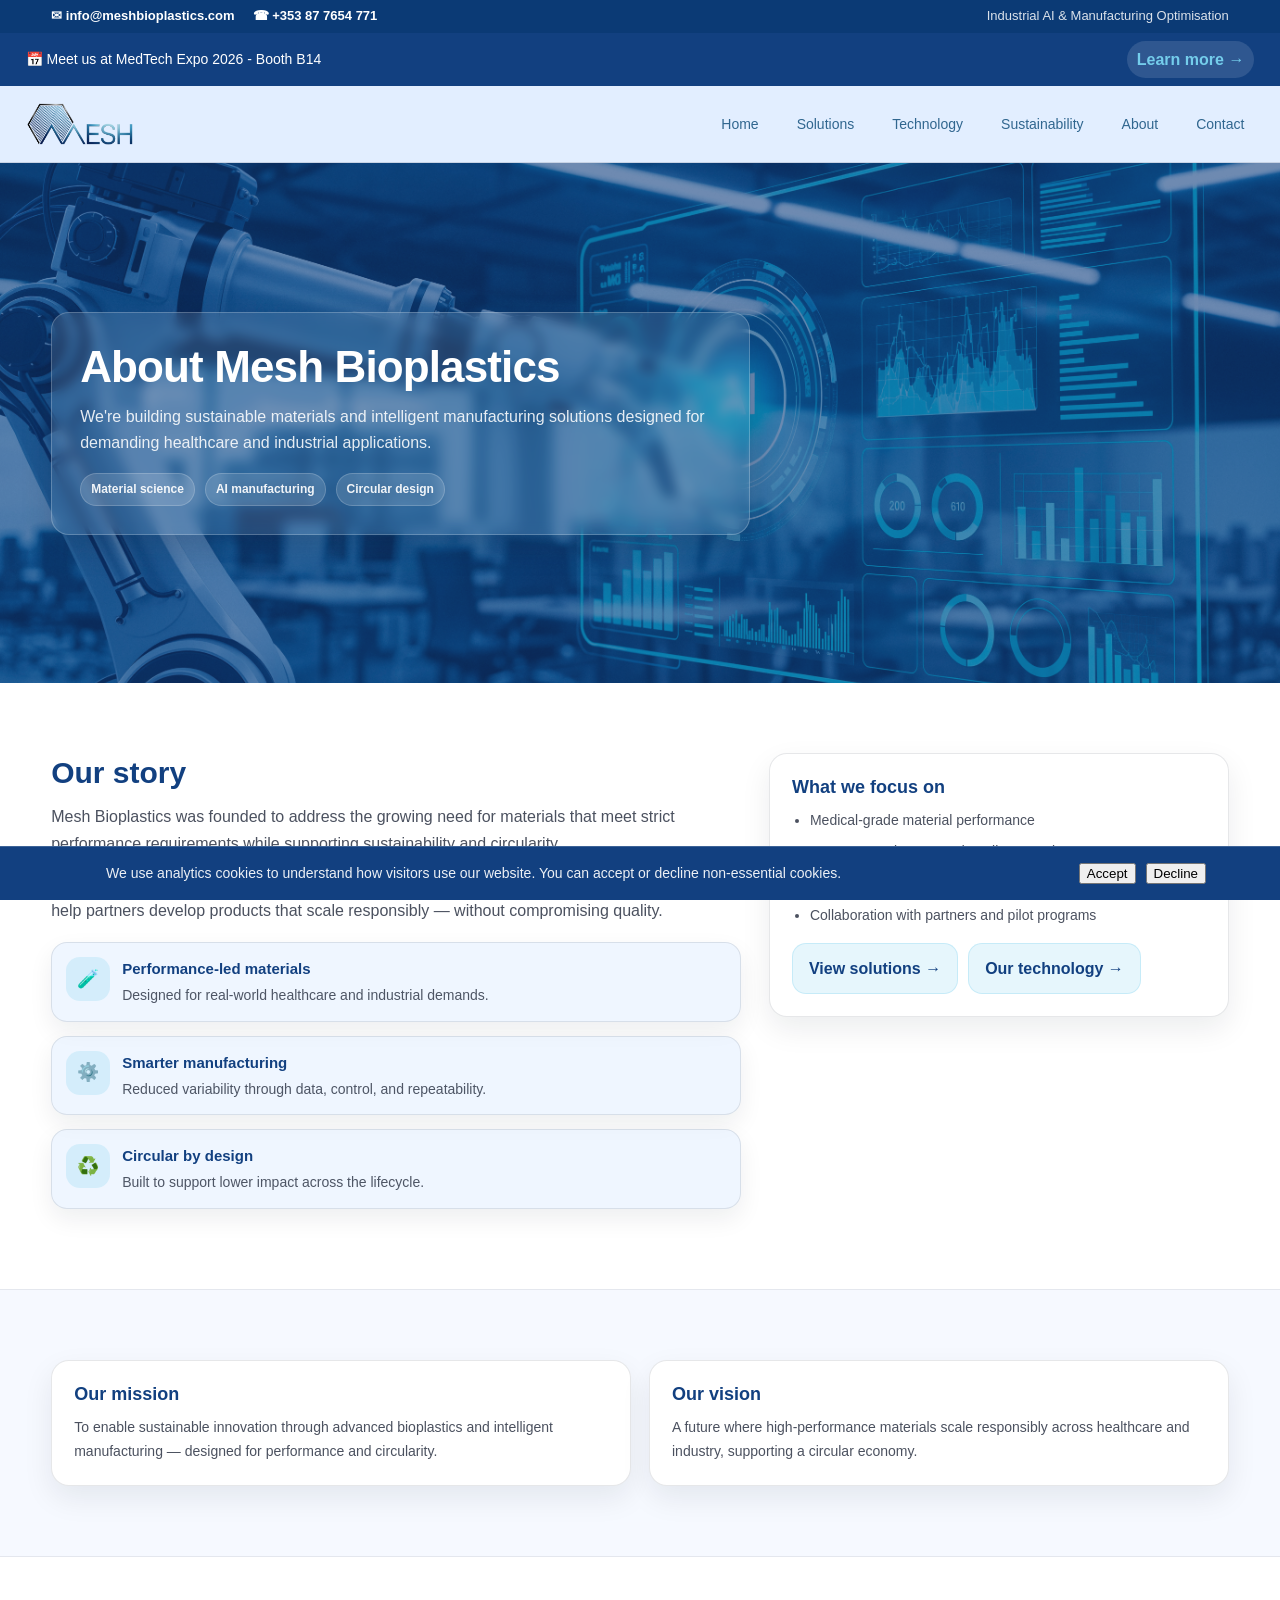
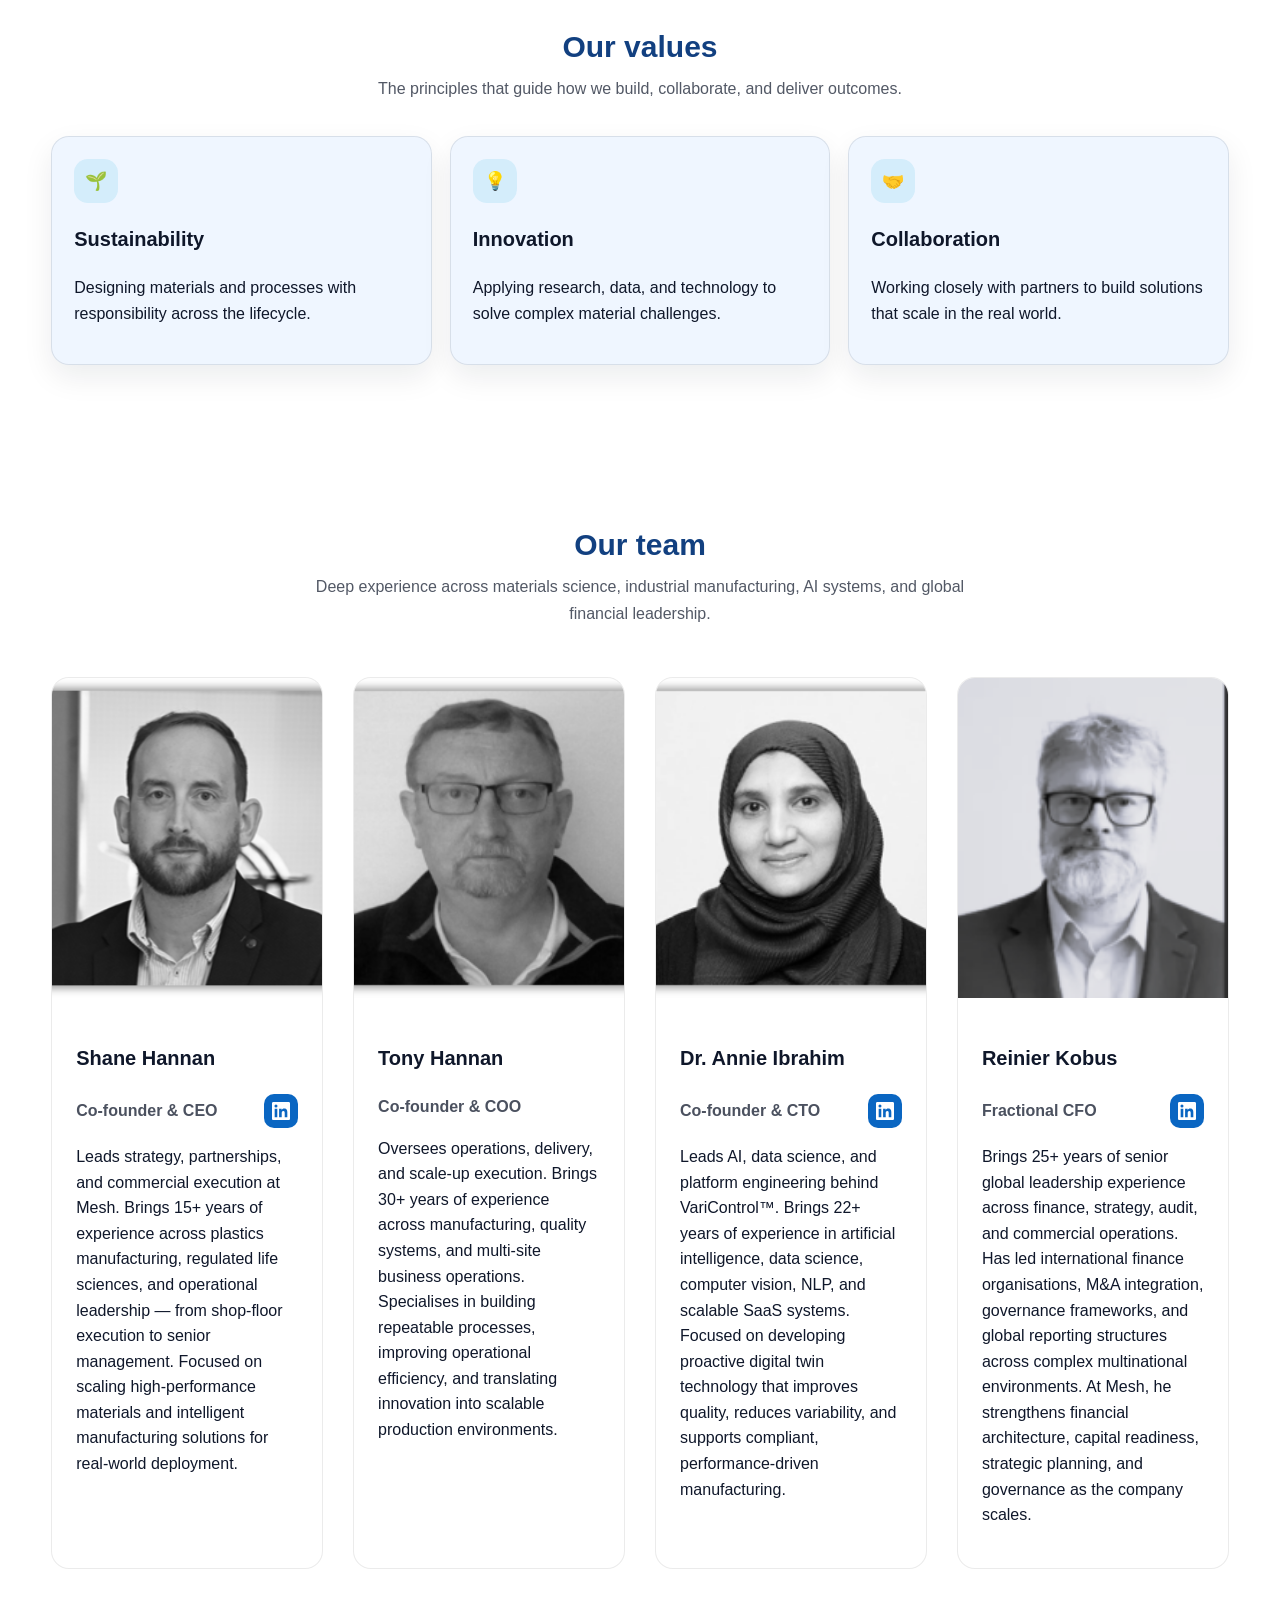
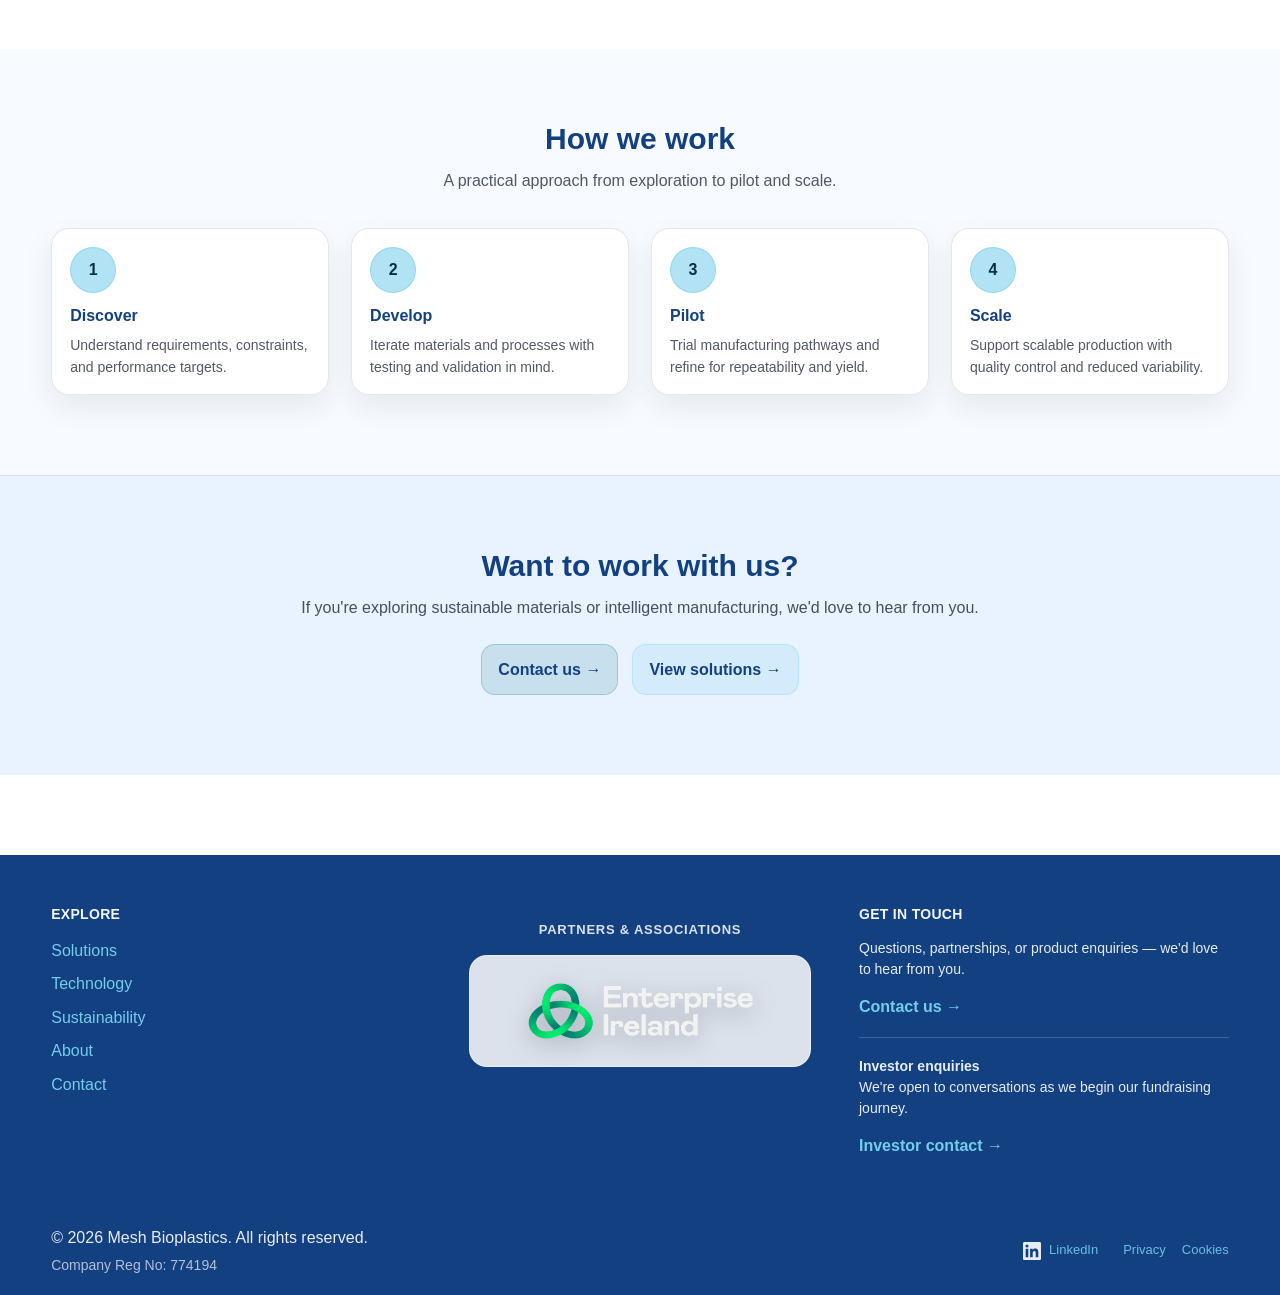
==== about.html @ 12e5aa6f "updated about.html" ====
<!DOCTYPE html>
<html lang="en">
<head>
  <meta charset="UTF-8">
  <meta name="viewport" content="width=device-width, initial-scale=1.0">
  <title>About | Mesh</title>

  <script>document.documentElement.classList.add("js");</script>

  <link rel="stylesheet" href="css/variables.css">
  <link rel="stylesheet" href="css/layout.css">
  <link rel="stylesheet" href="css/styles.css">
</head>

<body>
  <!-- Utility Contact Bar -->
  <div class="utility-bar">
    <div class="container utility-inner">
      <div class="utility-left">
        <a href="mailto:info@meshbioplastics.com" class="utility-link">
          ✉ info@meshbioplastics.com
        </a>
        <a href="tel:+353XXXXXXXXX" class="utility-link">
          ☎ +353 87 7654 771
        </a>
      </div>

      <div class="utility-right">
        <span>Industrial AI & Manufacturing Optimisation</span>
      </div>
    </div>
  </div>

  <!-- Top event banner -->
  <div class="top-banner active">
    <div class="container top-banner-inner">
      <p class="top-banner-text">📅 Meet us at MedTech Expo 2026 - Booth B14</p>
      <a class="top-banner-link" href="#">Learn more →</a>
    </div>
  </div>

  <!-- Header -->
  <header class="site-header">
    <div class="container header-inner">
      <a class="brand" href="index.html" aria-label="Mesh home">
        <img
          src="assets/images/MeshLogo.png"
          alt="Mesh Bioplastics logo"
          class="site-logo"
        />
      </a>

      <button class="nav-toggle" aria-label="Open menu" aria-controls="siteNav" aria-expanded="false">
        <span class="bar" aria-hidden="true"></span>
      </button>

      <nav class="main-nav" id="siteNav" aria-label="Primary">
        <ul class="nav-list">
          <li><a href="index.html">Home</a></li>
          <li><a href="solutions.html">Solutions</a></li>
          <li><a href="technology.html">Technology</a></li>
          <li><a href="sustainability.html">Sustainability</a></li>
          <li><a href="about.html">About</a></li>
          <li><a href="contact.html">Contact</a></li>
        </ul>
      </nav>
    </div>
  </header>

  <!-- Main content -->
  <main class="site-main">

    <section class="page-hero page-hero--about" aria-label="About hero">
      <div class="page-hero-bg" style="background-image:url('assets/images/robot.jpg');"></div>

      <div class="container page-hero-inner">
        <div class="page-hero-card fade-in">
          <h1>About Mesh Bioplastics</h1>
          <p>
            We're building sustainable materials and intelligent manufacturing solutions
            designed for demanding healthcare and industrial applications.
          </p>

          <div class="hero-chip-row">
            <span class="hero-chip">Material science</span>
            <span class="hero-chip">AI manufacturing</span>
            <span class="hero-chip">Circular design</span>
          </div>
        </div>
      </div>
    </section>

    <section class="about-story">
      <div class="container story-grid">

        <div class="story-text fade-in">
          <h2>Our story</h2>
          <p>
            Mesh Bioplastics was founded to address the growing need for materials that
            meet strict performance requirements while supporting sustainability and circularity.
          </p>
          <p>
            By combining advanced material science with intelligent manufacturing processes,
            we aim to help partners develop products that scale responsibly — without compromising quality.
          </p>

          <div class="story-points">
            <div class="story-point">
              <span class="sp-ico" aria-hidden="true">🧪</span>
              <div>
                <h3>Performance-led materials</h3>
                <p>Designed for real-world healthcare and industrial demands.</p>
              </div>
            </div>

            <div class="story-point">
              <span class="sp-ico" aria-hidden="true">⚙️</span>
              <div>
                <h3>Smarter manufacturing</h3>
                <p>Reduced variability through data, control, and repeatability.</p>
              </div>
            </div>

            <div class="story-point">
              <span class="sp-ico" aria-hidden="true">♻️</span>
              <div>
                <h3>Circular by design</h3>
                <p>Built to support lower impact across the lifecycle.</p>
              </div>
            </div>
          </div>
        </div>

        <div class="story-card fade-in fade-delay-1">
          <h2>What we focus on</h2>

          <ul class="focus-list">
            <li>Medical-grade material performance</li>
            <li>Process consistency and quality control</li>
            <li>Reduced waste and improved efficiency</li>
            <li>Collaboration with partners and pilot programs</li>
          </ul>

          <div class="story-mini-cta">
            <a class="btn-secondary" href="solutions.html">View solutions →</a>
            <a class="btn-secondary" href="technology.html">Our technology →</a>
          </div>
        </div>

      </div>
    </section>

    <section class="mission-band">
      <div class="container mission-grid">
        <div class="mission-card fade-in">
          <h2>Our mission</h2>
          <p>
            To enable sustainable innovation through advanced bioplastics and intelligent
            manufacturing — designed for performance and circularity.
          </p>
        </div>

        <div class="mission-card fade-in fade-delay-1">
          <h2>Our vision</h2>
          <p>
            A future where high-performance materials scale responsibly across healthcare
            and industry, supporting a circular economy.
          </p>
        </div>
      </div>
    </section>

    <section class="values-section">
      <div class="container">
        <header class="section-head fade-in">
          <h2>Our values</h2>
          <p>
            The principles that guide how we build, collaborate, and deliver outcomes.
          </p>
        </header>

        <div class="values-grid">
          <article class="value-tile fade-in">
            <div class="tile-icon" aria-hidden="true">🌱</div>
            <h3>Sustainability</h3>
            <p>Designing materials and processes with responsibility across the lifecycle.</p>
          </article>

          <article class="value-tile fade-in fade-delay-1">
            <div class="tile-icon" aria-hidden="true">💡</div>
            <h3>Innovation</h3>
            <p>Applying research, data, and technology to solve complex material challenges.</p>
          </article>

          <article class="value-tile fade-in fade-delay-2">
            <div class="tile-icon" aria-hidden="true">🤝</div>
            <h3>Collaboration</h3>
            <p>Working closely with partners to build solutions that scale in the real world.</p>
          </article>
        </div>
      </div>
    </section>

    <section class="team-section">
      <div class="container">
        <header class="section-head fade-in">
          <h2>Our team</h2>
          <p>
            Deep experience across materials science, industrial manufacturing,
            AI systems, and global financial leadership.
          </p>
        </header>

        <div class="team-grid">

          <!-- Shane -->
          <article class="team-card fade-in">
            <img src="assets/images/Team1.png" alt="Shane Hannan" class="team-photo">
            <div class="team-body">
              <h3>Shane Hannan</h3>

              <div class="team-meta">
                <p class="team-role">Co-founder &amp; CEO</p>
                <a href="https://www.linkedin.com/in/shane-hannan-23245ba5"
                   target="_blank"
                   rel="noopener"
                   class="team-linkedin"
                   aria-label="Shane Hannan LinkedIn profile">
                  <svg viewBox="0 0 24 24" aria-hidden="true" focusable="false">
                    <path d="M22.23 0H1.77C.79 0 0 .77 0 1.72v20.56C0 23.23.79 24 1.77 24h20.46C23.2 24 24 23.23 24 22.28V1.72C24 .77 23.2 0 22.23 0zM7.06 20.45H3.56V9h3.5v11.45zM5.31 7.43a2.03 2.03 0 1 1 0-4.06 2.03 2.03 0 0 1 0 4.06zM20.45 20.45h-3.5v-5.57c0-1.33-.03-3.04-1.85-3.04-1.85 0-2.14 1.45-2.14 2.94v5.67h-3.5V9h3.36v1.56h.05c.47-.9 1.62-1.85 3.34-1.85 3.57 0 4.23 2.35 4.23 5.41v6.33z"/>
                  </svg>
                </a>
              </div>

              <p>
                Leads strategy, partnerships, and commercial execution at Mesh.
                Brings 15+ years of experience across plastics manufacturing,
                regulated life sciences, and operational leadership — from
                shop-floor execution to senior management. Focused on scaling
                high-performance materials and intelligent manufacturing
                solutions for real-world deployment.
              </p>
            </div>
          </article>

          <!-- Tony -->
          <article class="team-card fade-in fade-delay-1">
            <img src="assets/images/Team2.png" alt="Tony Hannan" class="team-photo">
            <div class="team-body">
              <h3>Tony Hannan</h3>

              <div class="team-meta">
                <p class="team-role">Co-founder &amp; COO</p>
              </div>

              <p>
                Oversees operations, delivery, and scale-up execution. Brings
                30+ years of experience across manufacturing, quality systems,
                and multi-site business operations. Specialises in building
                repeatable processes, improving operational efficiency, and
                translating innovation into scalable production environments.
              </p>
            </div>
          </article>

          <!-- Annie -->
          <article class="team-card fade-in fade-delay-2">
            <img src="assets/images/Team3.png" alt="Dr. Annie Ibrahim" class="team-photo">
            <div class="team-body">
              <h3>Dr. Annie Ibrahim</h3>

              <div class="team-meta">
                <p class="team-role">Co-founder &amp; CTO</p>
                <a href="https://www.linkedin.com/in/annierana"
                   target="_blank"
                   rel="noopener"
                   class="team-linkedin"
                   aria-label="Dr. Annie Ibrahim LinkedIn profile">
                  <svg viewBox="0 0 24 24" aria-hidden="true" focusable="false">
                    <path d="M22.23 0H1.77C.79 0 0 .77 0 1.72v20.56C0 23.23.79 24 1.77 24h20.46C23.2 24 24 23.23 24 22.28V1.72C24 .77 23.2 0 22.23 0zM7.06 20.45H3.56V9h3.5v11.45zM5.31 7.43a2.03 2.03 0 1 1 0-4.06 2.03 2.03 0 0 1 0 4.06zM20.45 20.45h-3.5v-5.57c0-1.33-.03-3.04-1.85-3.04-1.85 0-2.14 1.45-2.14 2.94v5.67h-3.5V9h3.36v1.56h.05c.47-.9 1.62-1.85 3.34-1.85 3.57 0 4.23 2.35 4.23 5.41v6.33z"/>
                  </svg>
                </a>
              </div>

              <p>
                Leads AI, data science, and platform engineering behind
                VariControl™. Brings 22+ years of experience in artificial
                intelligence, data science, computer vision, NLP, and scalable
                SaaS systems. Focused on developing proactive digital twin
                technology that improves quality, reduces variability, and
                supports compliant, performance-driven manufacturing.
              </p>
            </div>
          </article>

          <!-- Reinier -->
          <article class="team-card fade-in fade-delay-3">
            <img src="assets/images/Team4.png" alt="Reinier Kobus" class="team-photo">
            <div class="team-body">
              <h3>Reinier Kobus</h3>

              <div class="team-meta">
                <p class="team-role">Fractional CFO</p>
                <a href="https://www.linkedin.com/in/reinier-kobus-5434252"
                   target="_blank"
                   rel="noopener"
                   class="team-linkedin"
                   aria-label="Reinier Kobus LinkedIn profile">
                  <svg viewBox="0 0 24 24" aria-hidden="true" focusable="false">
                    <path d="M22.23 0H1.77C.79 0 0 .77 0 1.72v20.56C0 23.23.79 24 1.77 24h20.46C23.2 24 24 23.23 24 22.28V1.72C24 .77 23.2 0 22.23 0zM7.06 20.45H3.56V9h3.5v11.45zM5.31 7.43a2.03 2.03 0 1 1 0-4.06 2.03 2.03 0 0 1 0 4.06zM20.45 20.45h-3.5v-5.57c0-1.33-.03-3.04-1.85-3.04-1.85 0-2.14 1.45-2.14 2.94v5.67h-3.5V9h3.36v1.56h.05c.47-.9 1.62-1.85 3.34-1.85 3.57 0 4.23 2.35 4.23 5.41v6.33z"/>
                  </svg>
                </a>
              </div>

              <p>
                Brings 25+ years of senior global leadership experience across
                finance, strategy, audit, and commercial operations. Has led international finance
                organisations, M&amp;A integration, governance frameworks, and global
                reporting structures across complex multinational environments.
                At Mesh, he strengthens financial architecture, capital readiness,
                strategic planning, and governance as the company scales.
              </p>
            </div>
          </article>

        </div>
      </div>
    </section>

    <section class="workflow" aria-label="How we work">
      <div class="container">
        <header class="section-head fade-in">
          <h2>How we work</h2>
          <p>A practical approach from exploration to pilot and scale.</p>
        </header>

        <div class="workflow-graph fade-in">
          <div class="workflow-step">
            <div class="workflow-node">1</div>
            <h3>Discover</h3>
            <p>Understand requirements, constraints, and performance targets.</p>
          </div>

          <div class="workflow-step">
            <div class="workflow-node">2</div>
            <h3>Develop</h3>
            <p>Iterate materials and processes with testing and validation in mind.</p>
          </div>

          <div class="workflow-step">
            <div class="workflow-node">3</div>
            <h3>Pilot</h3>
            <p>Trial manufacturing pathways and refine for repeatability and yield.</p>
          </div>

          <div class="workflow-step">
            <div class="workflow-node">4</div>
            <h3>Scale</h3>
            <p>Support scalable production with quality control and reduced variability.</p>
          </div>
        </div>
      </div>
    </section>

    <section class="cta-band">
      <div class="container cta-inner fade-in">
        <h2>Want to work with us?</h2>
        <p>
          If you're exploring sustainable materials or intelligent manufacturing,
          we'd love to hear from you.
        </p>
        <div class="cta-actions">
          <a class="btn-primary" href="contact.html">Contact us →</a>
          <a class="btn-secondary" href="solutions.html">View solutions →</a>
        </div>
      </div>
    </section>

  </main>

  <!-- Footer -->
  <footer class="site-footer">
    <div class="container footer-inner">

      <div class="footer-links">
        <h4>Explore</h4>
        <ul>
          <li><a href="solutions.html">Solutions</a></li>
          <li><a href="technology.html">Technology</a></li>
          <li><a href="sustainability.html">Sustainability</a></li>
          <li><a href="about.html">About</a></li>
          <li><a href="contact.html">Contact</a></li>
        </ul>
      </div>

      <div class="footer-partners">
        <h4>Partners & Associations</h4>

        <div class="partners-carousel">
          <div class="partner-slide active"><img src="assets/logos/Partner1.png" alt="Partner logo"></div>
          <div class="partner-slide"><img src="assets/logos/Partner2.png" alt="Partner logo"></div>
          <div class="partner-slide"><img src="assets/logos/Partner3.png" alt="Partner logo"></div>
          <div class="partner-slide"><img src="assets/logos/Partner4.png" alt="Partner logo"></div>
          <div class="partner-slide"><img src="assets/logos/Partner5.png" alt="Partner logo"></div>
          <div class="partner-slide"><img src="assets/logos/Partner6.png" alt="Partner logo"></div>
          <div class="partner-slide"><img src="assets/logos/Partner7.png" alt="Partner logo"></div>
          <div class="partner-slide"><img src="assets/logos/Partner8.png" alt="Partner logo"></div>
          <div class="partner-slide"><img src="assets/logos/Partner9.png" alt="Partner logo"></div>
          <div class="partner-slide"><img src="assets/logos/Partner10.png" alt="Partner logo"></div>
          <div class="partner-slide"><img src="assets/logos/Partner11.png" alt="Partner logo"></div>
          <div class="partner-slide"><img src="assets/logos/Partner12.png" alt="Partner logo"></div>
          <div class="partner-slide"><img src="assets/logos/Partner13.png" alt="Partner logo"></div>
          <div class="partner-slide"><img src="assets/logos/Partner14.png" alt="Partner logo"></div>
          <div class="partner-slide"><img src="assets/logos/Partner15.png" alt="Partner logo"></div>
          <div class="partner-slide"><img src="assets/logos/Partner16.png" alt="Partner logo"></div>
        </div>
      </div>

      <div class="footer-cta">
        <h4>Get in touch</h4>
        <p class="footer-small">
          Questions, partnerships, or product enquiries — we'd love to hear from you.
        </p>

        <a class="footer-link" href="contact.html">Contact us →</a>

        <div class="footer-divider"></div>

        <p class="footer-small">
          <strong>Investor enquiries</strong><br>
          We're open to conversations as we begin our fundraising journey.
        </p>
        <a class="footer-link" href="contact.html#investors">Investor contact →</a>
      </div>

    </div>

    <div class="footer-bottom">
  <div class="container footer-bottom-inner">

    <div class="footer-left">
      <p class="footer-copy">
        © <span id="year"></span> Mesh Bioplastics. All rights reserved.
      </p>

      <p class="footer-company">
        Company Reg No: 774194
      </p>
    </div>

    <div class="footer-right">
      <a href="https://www.linkedin.com/company/meshbioplastics"
         target="_blank"
         rel="noopener"
         class="footer-linkedin"
         aria-label="Mesh LinkedIn page">
        <svg viewBox="0 0 24 24" aria-hidden="true">
          <path d="M22.23 0H1.77C.79 0 0 .77 0 1.72v20.56C0 23.23.79 24 1.77 24h20.46C23.2 24 24 23.23 24 22.28V1.72C24 .77 23.2 0 22.23 0zM7.06 20.45H3.56V9h3.5v11.45zM5.31 7.43a2.03 2.03 0 1 1 0-4.06 2.03 2.03 0 0 1 0 4.06zM20.45 20.45h-3.5v-5.57c0-1.33-.03-3.04-1.85-3.04-1.85 0-2.14 1.45-2.14 2.94v5.67h-3.5V9h3.36v1.56h.05c.47-.9 1.62-1.85 3.34-1.85 3.57 0 4.23 2.35 4.23 5.41v6.33z"/>
        </svg>
        <span>LinkedIn</span>
      </a>

      <div class="footer-legal">
        <a href="privacy.html">Privacy</a>
        <a href="cookies.html">Cookies</a>
      </div>
    </div>

  </div>
</div>
  </footer>

  <div id="cookie-banner" class="cookie-banner">
    <div class="cookie-inner">
      <p>
        We use analytics cookies to understand how visitors use our website.
        You can accept or decline non-essential cookies.
      </p>
      <div class="cookie-buttons">
        <button id="cookie-accept" class="btn btn--primary">Accept</button>
        <button id="cookie-decline" class="btn btn--secondary">Decline</button>
      </div>
    </div>
  </div>

  <script src="js/main.js"></script>
</body>
</html>
---- css/variables.css ----
:root{
  --navy: #124080;
  --bg-light: #E2EEFF;
  --ink: #30668F;
  --teal: #36929E;
  --blue-soft: #8CB8CD;
  --blue-accent: #74CDEB;
  --white: #FFFFFF;

  --text: #0f172a;
  --muted: rgba(15,23,42,.7);
  --border: rgba(15,23,42,.12);

  --radius: 12px;
  --container: 1200px;
}
---- css/layout.css ----
html, body {
  height: 100%;
  font-size: 16px;
}

body{
  min-height: 100vh;
  margin:0;
  font-family: 'Inter', sans-serif;
  font-size: 1rem;
  line-height: 1.6;
  color: var(--text);
  background: var(--white);
  display: flex;
  flex-direction: column;
}

h1 {
  font-size: clamp(2rem, 4vw, 3rem);
  line-height: 1.2;
}

h2 {
  font-size: clamp(1.6rem, 3vw, 2.2rem);
  line-height: 1.3;
}

h3 {
  font-size: 1.25rem;
}

h4 {
  font-size: 1.1rem;
}

p {
  font-size: 1rem;
  margin-bottom: 1rem;
}

.container{
  width: min(var(--container), 92%);
  margin: 0 auto;
}

.site-header .container,
.top-banner .container {
  width: min(1400px, 96%);
}

.top-banner-text{
  margin:0;
  font-size:14px;
}

.top-banner-link:hover{
  background: rgba(255,255,255,0.18);
  text-decoration: none;
}

.top-banner-link{
  color: var(--blue-accent);
  text-decoration:none;
  font-size:16px;
  font-weight:600;
  padding: 6px 10px;
  border-radius: 999px;
  background: rgba(255,255,255,0.12);
}

.top-banner.active {
  display: block;
}

.top-banner{
  background: var(--navy);
  color: var(--white);
}

.site-header{
  background: var(--bg-light);
  border-bottom: 1px solid var(--border);
}

.site-logo {
  height: 44px;
  width: auto;
  display: block;
}

.brand {
  display: flex;
  align-items: center;
}

.top-banner-inner,
.header-inner {
  display: flex;
  align-items: center;
  justify-content: space-between;
  gap: 16px;
  padding: 8px 0;
}

.nav-list a.contact-link:hover{
  background: rgba(54,146,158,.28);
}

.nav-list a.contact-link{
  background: rgba(54,146,158,.18);
  font-weight: 600;
}

.nav-list a:hover{
  background: rgba(116,205,235,.25);
}

.nav-list a{
  color: var(--ink);
  text-decoration:none;
  font-size: 14px;
  font-weight: 500;
  transition: 0.15s ease;
}

.nav-list li {
  margin: 0;
  padding: 0;
}

.nav-list {
  list-style: none;
  display: flex;
  align-items: center;
  gap: 18px;
  margin: 0;
  padding: 0;
}

.logo-box {
  width: 160px;
  height: 44px;
  display: grid;
  place-items: center;
  font-weight: 600;
}

.site-main {
  flex: 1;
}

.site-footer {
  background: var(--navy);
  color: var(--white);
  margin-top: 80px;
}

.footer-inner {
  display: grid;
  grid-template-columns: 1.2fr 1fr 1.2fr;
  gap: 48px;
  padding: 48px 0;
  align-items: start;
}

.footer-logo {
  height: 48px;
  width: auto;
  display: block;
}

.footer-tagline {
  margin: 14px 0 0;
  margin-top: 12px;
  max-width: 320px;
  opacity: 0.9;
  line-height: 1.5;
  font-size: 14px;
}

.footer-links h4,
.footer-cta h4 {
  margin: 0 0 12px;
  font-size: 14px;
  letter-spacing: 0.3px;
  text-transform: uppercase;
  opacity: 0.95;
}

.footer-cta {
  max-width: 420px;
}

.footer-links ul {
  margin-top: 4px;
  list-style: none;
  margin: 0;
  padding: 0;
  display: grid;
  gap: 8px;
}

.site-footer a:hover {
  text-decoration: underline;
}

.site-footer a {
  color: var(--blue-accent);
  text-decoration: none;
}

.footer-small {
  margin: 0 0 14px;
  font-size: 14px;
  opacity: 0.9;
  line-height: 1.5;
}

.footer-btn:hover {
  opacity: 0.9;
  text-decoration: none;
}

.footer-btn {
  display: inline-block;
  padding: 10px 14px;
  border-radius: 12px;
  background: var(--blue-accent);
  color: #073044;
  font-weight: 800;
  text-decoration: none;
}

.footer-divider {
  height: 1px;
  background: rgba(255,255,255,0.18);
  margin: 18px 0;
}

.footer-link {
  font-weight: 700;
}

.footer-bottom {
  padding: 18px 0;
}

.footer-bottom-inner {
  display: flex;
  justify-content: space-between;
  align-items: center;
  font-size: 13px;
  opacity: 0.9;
}

.footer-copy {
  margin: 0;
}

.footer-legal {
  display: flex;
  gap: 16px;
}

.nav-toggle{
  display: none;
  border: 1px solid var(--border);
  background: rgba(255,255,255,0.7);
  border-radius: 12px;
  width: 44px;
  height: 44px;
  padding: 0;
  align-items: center;
  justify-content: center;
  cursor: pointer;
}

.nav-toggle:focus-visible{
  outline: 3px solid rgba(116,205,235,.55);
  outline-offset: 2px;
}

.nav-toggle .bar{
  display: block;
  width: 20px;
  height: 2px;
  background: var(--ink);
  border-radius: 999px;
  position: relative;
}

.nav-toggle .bar::before,
.nav-toggle .bar::after{
  content: "";
  position: absolute;
  left: 0;
  width: 20px;
  height: 2px;
  background: var(--ink);
  border-radius: 999px;
  transition: transform .18s ease, top .18s ease, opacity .18s ease;
}

.nav-toggle .bar::before{ top: -6px; }
.nav-toggle .bar::after{ top: 6px; }

@media (max-width: 900px){
  .top-banner-inner{
    flex-direction: column;
    align-items: flex-start;
    gap: 10px;
    padding: 10px 0;
  }

  .header-inner{
    padding: 12px 0;
  }

  .nav-toggle{ display: inline-flex; }

  .main-nav{
    position: absolute;
    left: 0;
    right: 0;
    top: 100%;
    background: var(--bg-light);
    border-bottom: 1px solid var(--border);
    display: none;
  }

  .site-header{
    position: sticky;
    top: 0;
    z-index: 1000;
  }

  .site-header .container.header-inner{
    position: relative;
  }

  .site-header.nav-open .main-nav{ display: block; }

  .nav-list{
    flex-direction: column;
    align-items: flex-start;
    gap: 6px;
    padding: 10px 0 16px;
  }

  .nav-list a{
    display: block;
    width: 100%;
    padding: 10px 12px;
    border-radius: 12px;
  }


  .site-header.nav-open .nav-toggle .bar{ background: transparent; }
  .site-header.nav-open .nav-toggle .bar::before{ top: 0; transform: rotate(45deg); }
  .site-header.nav-open .nav-toggle .bar::after{ top: 0; transform: rotate(-45deg); }

  .footer-inner{
    grid-template-columns: 1fr;
    gap: 28px;
  }

  .footer-bottom-inner{
    flex-direction: column;
    align-items: flex-start;
    gap: 10px;
  }
}

@media (max-width: 420px){
  .site-logo{ height: 38px; }
  .nav-toggle{ width: 42px; height: 42px; }
}
---- css/styles.css ----
html:not(.js) .hero-slide{
  opacity: 0;
  pointer-events: none;
}
html:not(.js) .hero-slide:first-of-type{
  opacity: 1;
  pointer-events: auto;
}

.fade-in,
.reveal{
  opacity: 1;
  transform: none;
}

.top-banner {
  display: none;
}
.hero {
  position: relative;
  height: 70vh;  
  min-height: 520px;
  overflow: hidden;
}

.hero-slide {
  position: absolute;
  inset: 0;
  display: grid;
  place-items: center;
  text-align: center;
  color: var(--white);

  opacity: 0;
  pointer-events: none;
  transition: opacity 0.6s ease;

  background-size: cover;
  background-repeat: no-repeat;
  background-position: center;
}

.hero-slide::before {
  content: "";
  position: absolute;
  inset: 0;
  background-image: var(--bg);
  background-position: center;
  background-size: cover;
  background-repeat: no-repeat;
  z-index: 0;
}


.hero-slide::after {
  content: "";
  position: absolute;
  inset: 0;
  background: linear-gradient(
    rgba(18,64,128,0.65),
    rgba(18,64,128,0.35)
  );
}


.hero-content {
  position: relative;
  z-index: 2;
  padding: 80px 0;
  max-width: 900px;
}

.hero h1 {
  margin: 0 0 12px;
  font-size: 44px;
  line-height: 1.15;
  font-weight: 800;
}

.hero p {
  margin: 0 auto;
  max-width: 720px;
  font-size: 16px;
  opacity: 0.95;
  line-height: 1.6;
}

.hero-slide.is-active {
  opacity: 1;
  pointer-events: auto;
}

.hero-btn {
  display: inline-block;
  margin-top: 18px;
  padding: 10px 16px;
  border-radius: 12px;
  background: var(--blue-accent);
  color: #073044;
  font-weight: 800;
  text-decoration: none;
}

.hero-btn:hover {
  opacity: 0.9;
}

.hero-dots {
  position: absolute;
  left: 50%;
  bottom: 18px;
  transform: translateX(-50%);
  display: flex;
  gap: 10px;
  z-index: 5;
}

.hero-dot {
  width: 10px;
  height: 10px;
  border-radius: 999px;
  border: 1px solid rgba(255,255,255,0.65);
  background: transparent;
  cursor: pointer;
  padding: 0;
}

.hero-dot.is-active {
  background: rgba(255,255,255,0.9);
}

.hero-content{
  position: relative;
  z-index: 2;
  padding: 80px 0;
  max-width: 900px;
}

.hero-card{
  max-width: 820px;
  margin: 0 auto;
  padding: 34px 36px;
  border-radius: 22px;

  background: rgba(255,255,255,.10);
  border: 1px solid rgba(255,255,255,.20);

  backdrop-filter: blur(6px);
  -webkit-backdrop-filter: blur(6px);

  box-shadow: 0 18px 46px rgba(15,23,42,.22);
}

.hero-card--light{
  background: rgba(255,255,255,.06);
  border-color: rgba(255,255,255,.14);
  backdrop-filter: blur(3px);
  -webkit-backdrop-filter: blur(3px);
}

.hero-card h1{
  margin: 0 0 12px;
  font-size: 46px;
  line-height: 1.12;
  font-weight: 800;
  color: var(--white);
  letter-spacing: -0.02em;
}

.hero-card p{
  margin: 0;
  max-width: 70ch;
  font-size: 16px;
  line-height: 1.65;
  color: rgba(255,255,255,.92);
}

.hero-card .hero-btn{
  margin-top: 18px;
}

.nav-list a {
  display: inline-block;
  padding: 8px 10px;
  border-radius: 10px;
}

.site-header {
  padding: 8px 0;
}

.why{
  /* background: var(--bg-light); */
  padding: 56px 0;
}

.why-header{
  text-align: center;
  max-width: 820px;
  margin: 0 auto 28px;
}

.why-header h2{
  margin: 0 0 10px;
  font-size: 28px;
  font-weight: 800;
  color: var(--navy);
}

.why-header p{
  margin: 0;
  color: rgba(15,23,42,.75);
  line-height: 1.6;
  font-size: 14.5px;
}

.why-grid{
  display: grid;
  grid-template-columns: repeat(4, 1fr);
  gap: 18px;
  margin-top: 24px;
}

.why-card {
  background: #e6e6e6;
  border-radius: 16px;
  padding: 28px;
  box-shadow: 0 10px 30px rgba(0,0,0,0.06);
  transition: 
    transform 0.35s ease,
    box-shadow 0.35s ease;
  cursor: default;
}

.why-card:hover {
  transform: translateY(-8px) scale(1.02);
  box-shadow: 0 20px 45px rgba(0,0,0,0.12);
}


.why-icon{
  width: 40px;
  height: 40px;
  border-radius: 12px;
  display: grid;
  place-items: center;
  background: rgba(116,205,235,.25);
  color: var(--navy);
  font-size: 18px;
  margin-bottom: 12px;
  transition: transform 0.35s ease;
}

.why-card:hover .why-icon {
  transform: scale(1.15) rotate(-3deg);
}

.why-card h3{
  margin: 0 0 8px;
  font-size: 15px;
  font-weight: 800;
  color: var(--ink);
}

.why-card p{
  margin: 0;
  font-size: 13.5px;
  line-height: 1.55;
  color: rgba(15,23,42,.75);
}

@media (max-width: 1000px){
  .why-grid{ grid-template-columns: repeat(2, 1fr); }
}
@media (max-width: 600px){
  .why-grid{ grid-template-columns: 1fr; }
}

.offer-header {
  text-align: center;
  margin-bottom: 40px;
}

.offer-header h2{
  margin: 0 0 10px;
  font-size: 28px;
  font-weight: 800;
  color: var(--navy);
}

.solutions-preview{
  padding: 56px 0;
}

.solutions-grid{
  display: grid;
  grid-template-columns: repeat(2, minmax(0, 1fr));
  gap: 28px;
  max-width: 1080px;
  margin: 0 auto;
}

.solution-card{
  background: #e6e6e6;
  border-radius: 16px;
  padding: 18px;
  box-shadow: 0 10px 30px rgba(0,0,0,0.06);
  transition: transform .25s ease, box-shadow .25s ease;
  display: flex;
  flex-direction: column;
  gap: 12px;
}

.solution-card:hover{
  transform: translateY(-6px);
  box-shadow: 0 18px 45px rgba(0,0,0,0.10);
}

.solution-card img{
  width: 100%;
  aspect-ratio: 16 / 9;
  object-fit: cover;
  display: block;

  border-radius: 12px;
  transition: transform .35s ease;
}

.solution-card:hover img{
  transform: scale(1.04);
}

.solution-card h3{
  margin: 2px 0 0;
  font-size: 16px;
  font-weight: 800;
  color: var(--ink);
}

.solution-card p{
  margin: 0;
  font-size: 13.8px;
  line-height: 1.6;
  color: rgba(15,23,42,.75);
}

.solution-link{
  margin-top: auto;
  display: inline-flex;
  align-items: center;
  gap: 6px;

  font-size: 13.5px;
  font-weight: 700;
  color: var(--ink);
  text-decoration: none;
}

.solution-link:hover{
  text-decoration: underline;
}

@media (max-width: 900px){
  .solutions-grid{
    grid-template-columns: 1fr;
    max-width: 620px;
  }
}


.technology-highlight{
  padding: 64px 0;
  background: #ffffff;
}

.tech-grid{
  display: grid;
  grid-template-columns: 1.1fr 1fr;
  gap: 48px;
  align-items: center;
}

.tech-text h2{
  margin: 0 0 12px;
  font-size: 26px;
  color: var(--ink);
}

.tech-text p{
  margin: 0 0 14px;
  max-width: 520px;
  line-height: 1.6;
  color: rgba(15,23,42,.75);
}

.tech-link{
  font-weight: 600;
  color: var(--ink);
  text-decoration: none;
}

.tech-link:hover{
  text-decoration: underline;
}

.tech-media{
  background: #e6e6e6;
  border-radius: 12px;
  overflow: hidden;
  aspect-ratio: 16 / 9;
}

.tech-media iframe{
  width: 100%;
  height: 100%;
  border: 0;
}

@media (max-width: 900px){
  .tech-grid{
    grid-template-columns: 1fr;
  }
}

.footer-partners {
  text-align: center;
}

.footer-partners h4 {
  margin-bottom: 14px;
  font-size: 13px;
  letter-spacing: 0.06em;
  text-transform: uppercase;
  opacity: 0.85;
}

.partners-carousel {
  position: relative;
  width: 340px;
  height: 110px;
  margin: 0 auto;

  background: rgba(255,255,255,0.85);
  backdrop-filter: blur(6px);
  -webkit-backdrop-filter: blur(6px);

  border-radius: 18px;
  border: 1px solid rgba(255,255,255,0.45);
  overflow: hidden;
}


.partner-slide{
  position: absolute;
  inset: 0;
  display: grid;
  place-items: center;

  opacity: 0;
  transition: opacity 0.6s ease;
}

.partner-slide.active{ opacity: 1; }

.partner-slide img{
  max-height: 70px;
  max-width: 260px;
  width: auto;
  height: auto;
  object-fit: contain;

  filter:
    contrast(1.15)
    brightness(0.95)
    drop-shadow(0 6px 12px rgba(0,0,0,0.25))
    /* drop-shadow(0 0 8px rgba(255,255,255,0.25)); */
}


.partners-carousel:hover .partner-slide {
  transition-duration: 1s;
}

.js .fade-in{
  opacity: 0;
  transform: translateY(40px);
  transition: opacity 0.8s ease, transform 0.8s ease;
}

.js .fade-in.visible{
  opacity: 1;
  transform: translateY(0);
}

.fade-delay-1 { transition-delay: 0.3s; }
.fade-delay-2 { transition-delay: 0.6s; }
.fade-delay-3 { transition-delay: 0.9s; }
.fade-delay-4 { transition-delay: 1.2s; }

.sdg-intro{
  max-width: 72ch;
  margin: 0 auto 36px;
}

.sdg-intro h2{
  margin: 0 0 10px;
  color: var(--navy);
}

.sdg-intro p{
  margin: 0;
  color: rgba(15,23,42,.75);
  line-height: 1.6;
}

.sdg-section{
  padding: 80px 0;
  background: linear-gradient(
    to bottom,
    #f1f5f9,
    #e9f2ff
  );
  text-align: center;
}

.sdg-header{
  margin-bottom: 40px;
}

.sdg-header img{
  max-width: 420px;
  width: 100%;
  opacity: .9;
}

.sdg-grid{
  display: grid;
  grid-template-columns: repeat(5, 1fr);
  gap: 26px;
  align-items: center;
}

.sdg-grid img{
  width: 100%;
  max-width: 140px;
  margin: 0 auto;
  filter: drop-shadow(0 6px 12px rgba(0,0,0,.15));
  transition: transform .25s ease, opacity .25s ease;
}

.sdg-grid img:hover{
  transform: translateY(-4px) scale(1.05);
  opacity: 1;
}


/*
   SOLUTIONS PAGE
*/

.solutions-hero{
  position: relative;
  color: var(--white);
  padding: 110px 0;
  background: 
    linear-gradient(
      rgba(15,23,42,.65),
      rgba(15,23,42,.65)
    ),
    url("../assets/images/communication.jpg") center / cover no-repeat;
}

.solutions-hero-inner{
  max-width: 720px;
}

.solutions-hero h1{
  text-align: center;
  margin: 0 0 14px;
  font-size: 46px;
  letter-spacing: -0.02em;
}

.solutions-hero p{
  text-align: center;
  margin: 0;
  color: rgba(255,255,255,.9);
  line-height: 1.6;
}

.solution-band{
  padding: 70px 0;
  background: #f1f5f9;
}

.solution-band:nth-of-type(odd){
  background: #e9f2ff;
}

.solution-band-inner{
  display: grid;
  grid-template-columns: 1.15fr .85fr;
  gap: 46px;
  align-items: center;
}

.solution-band--alt .solution-band-inner{
  grid-template-columns: .85fr 1.15fr;
}

.solution-band-text h2{
  margin: 0 0 10px;
  font-size: 28px;
  color: var(--navy);
}

.solution-band-text p{
  margin: 0 0 18px;
  line-height: 1.65;
  color: rgba(15,23,42,.75);
  max-width: 60ch;
}

.solution-cta{
  display: inline-flex;
  gap: 8px;
  align-items: center;
  font-weight: 700;
  text-decoration: none;
  color: var(--ink);
}

.solution-cta:hover{
  text-decoration: underline;
}

.solution-band-media{
  height: 260px;
  border-radius: 18px;
  overflow: hidden;
  background: rgba(255,255,255,.7);
  border: 1px solid rgba(15,23,42,.10);
  box-shadow: 0 12px 30px rgba(15,23,42,.10);
}

.solution-band-media img{
  display: block;
  width: 100%;
  height: 100%;
  object-fit: cover;
  transition: transform .25s ease;
}

.solution-band-media:hover img{
  transform: scale(1.04);
}

.js .js .reveal{
  opacity: 0;
  transform: translateX(60px);
  transition: transform .7s ease, opacity .7s ease;
  will-change: transform, opacity;
}

.js .reveal.is-visible{
  opacity: 1;
  transform: translateX(0);
}

@media (prefers-reduced-motion: reduce){
  .js .reveal{
    transition: none;
    transform: none;
    opacity: 1;
  }
}

/* SUSTAINABILITY PAGE */

.page-hero {
  position: relative;
  min-height: 520px;
  display: flex;
  align-items: center;
  overflow: hidden;
  padding: 0;
}


.page-hero-bg{
  position: absolute;
  inset: 0;
  background-size: cover;
  background-position: center;
  transform: scale(1.02);
  z-index: 0;
}

.page-hero::after{
  content:"";
  position:absolute;
  inset:0;
  background: rgba(18,64,128,.60);
  z-index: 1;
}

.page-hero-inner{
  position: relative;
  z-index: 2;
  display: grid;
  align-items: center;
}

.page-hero-card{
  max-width: 72ch;
  background: rgba(255,255,255,.10);
  border: 1px solid rgba(255,255,255,.22);
  border-radius: 18px;
  padding: 28px 28px;
  box-shadow: 0 12px 30px rgba(15,23,42,.18);
  backdrop-filter: blur(6px);
}

.page-hero-card h1{
  margin: 0 0 10px;
  color: var(--white);
  font-size: 44px;
  letter-spacing: -0.02em;
}

.page-hero-card p{
  margin: 0;
  color: rgba(255,255,255,.88);
  line-height: 1.65;
}

.why-sustainability{
  padding: 70px 0;
  background: #ffffff;
}

.why-sustainability .why-grid{
  display: grid;
  grid-template-columns: repeat(3, 1fr);
  gap: 24px;
  margin-top: 36px;
}

.why-item{
  background: rgba(48,102,143,.08);
  border: 1px solid rgba(48,102,143,.16);
  border-radius: 16px;
  padding: 26px;
  box-shadow: 0 10px 26px rgba(15,23,42,.08);
  transition: transform .35s ease, box-shadow .35s ease;
}

.why-item:hover{
  transform: translateY(-6px);
  box-shadow: 0 18px 40px rgba(15,23,42,.14);
}

.why-item h3{
  margin: 0 0 8px;
  color: var(--navy);
  font-size: 16px;
}

.why-item p{
  margin: 0;
  font-size: 14px;
  line-height: 1.6;
  color: rgba(15,23,42,.75);
}

@media (max-width: 900px){
  .why-sustainability .why-grid{
    grid-template-columns: 1fr;
  }
}

.sust-approach{
  padding: 70px 0 80px;
  background: #ffffff;
}

.section-head{
  text-align: center;
  max-width: 74ch;
  margin: 0 auto 34px;
}

.section-head h2{
  margin: 0 0 10px;
  color: var(--navy);
  font-size: 30px;
}

.section-head p{
  margin: 0;
  color: rgba(15,23,42,.72);
  line-height: 1.65;
}

.approach-stack{
  position: relative;
  display: grid;
  gap: 18px;
  max-width: 980px;
  margin: 0 auto;
}

.approach-pill{
  display: grid;
  grid-template-columns: auto 1fr;
  gap: 18px;
  align-items: flex-start;

  background: linear-gradient(
    to right,
    rgba(54,146,158,.12),
    rgba(255,255,255,.92)
  );

  border-radius: 20px;
  padding: 26px 28px;

  border-left: 4px solid var(--teal);
  box-shadow: 0 12px 30px rgba(15,23,42,.08);

  transition: transform 0.35s ease, box-shadow 0.35s ease;
}

.approach-pill:hover{
  transform: translateY(-6px);
  box-shadow: 0 20px 45px rgba(15,23,42,.14);
}

.approach-icon{
  width: 46px;
  height: 46px;
  border-radius: 14px;

  display: grid;
  place-items: center;

  background: rgba(116,205,235,.25);
  color: var(--navy);
  font-size: 20px;

  box-shadow: 0 10px 22px rgba(15,23,42,.08);
}

.approach-content h3{
  margin: 0 0 8px;
  color: var(--navy);
  font-size: 18px;
}

.approach-content p{
  margin: 0;
  color: rgba(15,23,42,.75);
  line-height: 1.65;
}

.commitment{
  background: #e9f2ff;
  padding: 70px 0 80px;
}

.commitment-inner{
  text-align: center;
  max-width: 78ch;
}

.commitment-inner h2{
  margin: 0 0 10px;
  color: var(--navy);
  font-size: 30px;
}

.commitment-inner p{
  margin: 0 0 22px;
  color: rgba(15,23,42,.75);
  line-height: 1.65;
}

.commitment-cta{
  display: flex;
  gap: 14px;
  justify-content: center;
  flex-wrap: wrap;
}

.btn-primary, .btn-secondary{
  display: inline-flex;
  align-items: center;
  justify-content: center;
  text-decoration: none;
  font-weight: 700;
  border-radius: 14px;
  padding: 12px 16px;
}

.btn-primary{
  background: rgba(54,146,158,.18);
  color: var(--navy);
  border: 1px solid rgba(54,146,158,.30);
}

.btn-primary:hover{
  background: rgba(54,146,158,.28);
}

.btn-secondary{
  background: rgba(116,205,235,.18);
  color: var(--navy);
  border: 1px solid rgba(116,205,235,.28);
}

.btn-secondary:hover{
  background: rgba(116,205,235,.28);
}

.section-spacer{
  height: 80px;
}

/* MEDICAL DEVICES PAGE */

.page-hero--medical::after{
  background: rgba(18,64,128,.60);
}

.hero-chip-row{
  display: flex;
  gap: 10px;
  flex-wrap: wrap;
  margin-top: 16px;
}

.hero-chip{
  font-size: 12px;
  font-weight: 700;
  color: rgba(255,255,255,.92);
  background: rgba(255,255,255,.14);
  border: 1px solid rgba(255,255,255,.18);
  padding: 6px 10px;
  border-radius: 999px;
}

.value-strip{
  background: var(--bg-light);
  padding: 34px 0;
  border-bottom: 1px solid rgba(15,23,42,.08);
}

.value-grid{
  display: grid;
  grid-template-columns: repeat(3, 1fr);
  gap: 22px;
}

.value-card{
  background: rgba(255,255,255,.85);
  border: 1px solid rgba(15,23,42,.10);
  border-radius: 16px;
  padding: 18px 18px;
  box-shadow: 0 10px 24px rgba(15,23,42,.08);
}

.value-card h3{
  margin: 0 0 6px;
  color: var(--navy);
  font-size: 15px;
}

.value-card p{
  margin: 0;
  color: rgba(15,23,42,.72);
  line-height: 1.55;
  font-size: 14px;
}

.med-section{
  padding: 70px 0;
  background: #ffffff;
}

.med-section--light{
  background: #f6f9ff;
}

.challenge-grid{
  display: grid;
  grid-template-columns: repeat(3, 1fr);
  gap: 18px;
  margin-top: 34px;
}

.challenge-item{
  background: rgba(48,102,143,.08);
  border: 1px solid rgba(48,102,143,.14);
  border-radius: 16px;
  padding: 22px 22px;
  box-shadow: 0 10px 24px rgba(15,23,42,.07);
}

.challenge-item h3{
  margin: 0 0 8px;
  color: var(--navy);
  font-size: 16px;
}

.challenge-item p{
  margin: 0;
  color: rgba(15,23,42,.74);
  line-height: 1.6;
  font-size: 14px;
}

.approach-grid{
  display: grid;
  grid-template-columns: repeat(4, 1fr);
  gap: 18px;
  margin-top: 34px;
}

.approach-tile{
  background: #ffffff;
  border: 1px solid rgba(15,23,42,.10);
  border-radius: 16px;
  padding: 22px 22px;
  box-shadow: 0 12px 30px rgba(15,23,42,.08);
  transition: transform .35s ease, box-shadow .35s ease;
}

.approach-tile:hover{
  transform: translateY(-6px);
  box-shadow: 0 18px 40px rgba(15,23,42,.14);
}

.tile-icon{
  width: 44px;
  height: 44px;
  border-radius: 14px;
  display: grid;
  place-items: center;
  background: rgba(116,205,235,.22);
  color: var(--navy);
  font-size: 18px;
  margin-bottom: 12px;
}

.approach-tile h3{
  margin: 0 0 8px;
  color: var(--navy);
  font-size: 16px;
}

.approach-tile p{
  margin: 0;
  color: rgba(15,23,42,.75);
  line-height: 1.6;
  font-size: 14px;
}

.why-med-grid{
  display: grid;
  grid-template-columns: repeat(3, 1fr);
  gap: 18px;
  margin-top: 34px;
}

.why-med{
  background: #ffffff;
  border: 1px solid rgba(15,23,42,.10);
  border-radius: 16px;
  padding: 22px 22px;
  box-shadow: 0 10px 24px rgba(15,23,42,.08);
}

.why-med h3{
  margin: 0 0 8px;
  color: var(--navy);
  font-size: 16px;
}

.why-med p{
  margin: 0;
  color: rgba(15,23,42,.75);
  line-height: 1.6;
  font-size: 14px;
}

.cta-band{
  padding: 70px 0 80px;
  background: #e9f2ff;
  border-top: 1px solid rgba(15,23,42,.08);
}

.cta-inner{
  text-align: center;
  max-width: 78ch;
}

.cta-inner h2{
  margin: 0 0 10px;
  color: var(--navy);
  font-size: 30px;
}

.cta-inner p{
  margin: 0 0 22px;
  color: rgba(15,23,42,.75);
  line-height: 1.65;
}

.cta-actions{
  display: flex;
  justify-content: center;
  gap: 14px;
  flex-wrap: wrap;
}

@media (max-width: 1000px){
  .approach-grid{ grid-template-columns: repeat(2, 1fr); }
}

@media (max-width: 900px){
  .value-grid,
  .challenge-grid,
  .why-med-grid{
    grid-template-columns: 1fr;
  }
}


/* CONTACT PAGE */

.page-hero--contact::after{
  background: rgba(18,64,128,.58);
}

.contact-section{
  padding: 70px 0 90px;
  background: #ffffff;
}

.contact-grid{
  display: grid;
  grid-template-columns: 1.35fr .85fr;
  gap: 28px;
  align-items: start;
}

.contact-card{
  background: #ffffff;
  border: 1px solid rgba(15,23,42,.10);
  border-radius: 18px;
  padding: 28px 28px;
  box-shadow: 0 12px 30px rgba(15,23,42,.08);
}

.contact-card h2{
  margin: 0 0 8px;
  color: var(--navy);
  font-size: 22px;
}

.contact-sub{
  margin: 0 0 22px;
  color: rgba(15,23,42,.70);
  line-height: 1.6;
  font-size: 14px;
}

.contact-form .form-row{
  display: grid;
  grid-template-columns: 1fr 1fr;
  column-gap: 38px;
  row-gap: 14px;
  margin-bottom: 14px;
}


.field{
  display: grid;
  gap: 6px;
}

.field label{
  font-size: 13px;
  font-weight: 700;
  color: rgba(15,23,42,.78);
}

.field input,
.field select,
.field textarea{
  width: 100%;
  border-radius: 14px;
  padding: 12px 12px;
  border: 1px solid rgba(15,23,42,.14);
  background: rgba(226,238,255,.45);
  color: var(--text);
  outline: none;
  transition: border-color .2s ease, box-shadow .2s ease, background .2s ease;
}

.field textarea{
  padding: 12px 12px;
  resize: vertical;
}

.field input:focus,
.field select:focus,
.field textarea:focus{
  border-color: rgba(116,205,235,.85);
  box-shadow: 0 0 0 4px rgba(116,205,235,.18);
}


.form-actions{
  display: flex;
  align-items: center;
  gap: 14px;
  margin-top: 14px;
  flex-wrap: wrap;
}

.form-btn{
  border: 0;
  border-radius: 14px;
  padding: 12px 16px;
  background: var(--blue-accent);
  color: #073044;
  font-weight: 800;
  cursor: pointer;
  transition: transform .2s ease, opacity .2s ease;
}

.form-btn:hover{
  opacity: .92;
  transform: translateY(-1px);
}

.form-note{
  margin: 0;
  font-size: 12.5px;
  color: rgba(15,23,42,.60);
}

.contact-side{
  display: grid;
  gap: 18px;
}

.info-card{
  background: rgba(226,238,255,.55);
  border: 1px solid rgba(15,23,42,.10);
  border-radius: 18px;
  padding: 22px 22px;
  box-shadow: 0 12px 28px rgba(15,23,42,.08);
}

.info-card h2{
  margin: 0 0 12px;
  color: var(--navy);
  font-size: 18px;
}

.info-list{
  list-style: none;
  margin: 0;
  padding: 0;
  display: grid;
  gap: 12px;
}

.info-list li{
  display: grid;
  gap: 4px;
}

.info-label{
  font-size: 12px;
  letter-spacing: .06em;
  text-transform: uppercase;
  color: rgba(15,23,42,.60);
  font-weight: 800;
}

.info-text{
  color: rgba(15,23,42,.78);
}

.info-card a{
  color: var(--ink);
  font-weight: 700;
  text-decoration: none;
}

.info-card a:hover{
  text-decoration: underline;
}

.info-divider{
  height: 1px;
  background: rgba(15,23,42,.10);
  margin: 14px 0;
}

.quick-links{
  display: grid;
  gap: 10px;
}

.mini-link{
  display: inline-flex;
  align-items: center;
  gap: 8px;
}

.info-card--accent{
  background: linear-gradient(
    to bottom,
    rgba(54,146,158,.14),
    rgba(226,238,255,.55)
  );
}

@media (max-width: 950px){
  .contact-grid{
    grid-template-columns: 1fr;
  }

  .contact-form .form-row{
    grid-template-columns: 1fr;
  }
}

/* ABOUT PAGE */

.page-hero--about::after{
  background: rgba(18,64,128,.60);
}

.about-story{
  padding: 70px 0 80px;
  background: #ffffff;
}

.story-grid{
  display: grid;
  grid-template-columns: 1.2fr .8fr;
  gap: 28px;
  align-items: start;
}

.story-text h2{
  margin: 0 0 12px;
  color: var(--navy);
  font-size: 30px;
}

.story-text p{
  margin: 0 0 14px;
  color: rgba(15,23,42,.75);
  line-height: 1.65;
  max-width: 78ch;
}

.story-points{
  margin-top: 18px;
  display: grid;
  gap: 14px;
  max-width: 720px;
}

.story-point{
  display: grid;
  grid-template-columns: 44px 1fr;
  gap: 12px;
  align-items: start;
  background: rgba(226,238,255,.55);
  border: 1px solid rgba(15,23,42,.10);
  border-radius: 16px;
  padding: 14px 14px;
  box-shadow: 0 10px 24px rgba(15,23,42,.07);
}

.sp-ico{
  width: 44px;
  height: 44px;
  border-radius: 14px;
  display: grid;
  place-items: center;
  background: rgba(116,205,235,.22);
  color: var(--navy);
  font-size: 18px;
}

.story-point h3{
  margin: 0 0 4px;
  color: var(--navy);
  font-size: 15px;
}

.story-point p{
  margin: 0;
  color: rgba(15,23,42,.72);
  line-height: 1.55;
  font-size: 14px;
}

.story-card{
  background: #ffffff;
  border: 1px solid rgba(15,23,42,.10);
  border-radius: 18px;
  padding: 22px 22px;
  box-shadow: 0 12px 30px rgba(15,23,42,.08);
  position: sticky;
  top: 18px;
}

.story-card h2{
  margin: 0 0 10px;
  color: var(--navy);
  font-size: 18px;
}

.focus-list{
  margin: 0;
  padding-left: 18px;
  display: grid;
  gap: 10px;
  color: rgba(15,23,42,.75);
  line-height: 1.55;
  font-size: 14px;
}

.story-mini-cta{
  display: flex;
  gap: 10px;
  flex-wrap: wrap;
  margin-top: 16px;
}

.mission-band{
  padding: 70px 0;
  background: #f6f9ff;
  border-top: 1px solid rgba(15,23,42,.08);
  border-bottom: 1px solid rgba(15,23,42,.08);
}

.mission-grid{
  display: grid;
  grid-template-columns: 1fr 1fr;
  gap: 18px;
}

.mission-card{
  background: #ffffff;
  border: 1px solid rgba(15,23,42,.10);
  border-radius: 18px;
  padding: 22px 22px;
  box-shadow: 0 12px 30px rgba(15,23,42,.08);
}

.mission-card h2{
  margin: 0 0 10px;
  color: var(--navy);
  font-size: 18px;
}

.mission-card p{
  margin: 0;
  color: rgba(15,23,42,.75);
  line-height: 1.65;
  font-size: 14px;
}

.values-section{
  padding: 70px 0 80px;
  background: #ffffff;
}

.values-grid{
  display: grid;
  grid-template-columns: repeat(3, 1fr);
  gap: 18px;
  margin-top: 34px;
}

.value-tile{
  background: rgba(226,238,255,.55);
  border: 1px solid rgba(15,23,42,.10);
  border-radius: 18px;
  padding: 22px 22px;
  box-shadow: 0 12px 30px rgba(15,23,42,.08);
  transition: transform .35s ease, box-shadow .35s ease;
}

.value-tile:hover{
  transform: translateY(-6px);
  box-shadow: 0 18px 40px rgba(15,23,42,.14);
}

.timeline-section{
  padding: 70px 0 90px;
  background: #f6f9ff;
  border-top: 1px solid rgba(15,23,42,.08);
}

.timeline{
  margin-top: 34px;
  display: grid;
  gap: 14px;
  max-width: 980px;
}

.t-item{
  position: relative;
  background: #ffffff;
  border: 1px solid rgba(15,23,42,.10);
  border-radius: 18px;
  padding: 18px 18px 18px 18px;
  box-shadow: 0 10px 24px rgba(15,23,42,.08);
}

.t-item h3{
  margin: 0 0 6px;
  color: var(--navy);
  font-size: 16px;
}

.t-item p{
  margin: 0;
  color: rgba(15,23,42,.75);
  line-height: 1.6;
  font-size: 14px;
}

@media (max-width: 950px){
  .story-grid{ grid-template-columns: 1fr; }
  .story-card{ position: static; }
  .mission-grid{ grid-template-columns: 1fr; }
  .values-grid{ grid-template-columns: 1fr; }
}

.tech-hero .page-hero-card{
  max-width: 80ch;
}

.tech-hero-list{
  margin: 16px 0 0;
  padding-left: 18px;
  color: rgba(255,255,255,.88);
  line-height: 1.7;
}

.tech-how{
  padding: 70px 0 80px;
  background: #ffffff;
}

.tech-how-grid{
  display: grid;
  grid-template-columns: repeat(3, 1fr);
  gap: 18px;
  margin-top: 28px;
}

.tech-how-card{
  background: #e6e6e6;
  border-radius: 18px;
  padding: 24px;
  box-shadow: 0 12px 30px rgba(15,23,42,.08);
  transition: transform .25s ease, box-shadow .25s ease;
}

.tech-how-card:hover{
  transform: translateY(-6px);
  box-shadow: 0 18px 45px rgba(15,23,42,.12);
}

.tech-how-icon{
  width: 44px;
  height: 44px;
  border-radius: 14px;
  display: grid;
  place-items: center;
  background: rgba(116,205,235,.25);
  color: var(--navy);
  font-size: 18px;
  margin-bottom: 10px;
}

.tech-how-card h3{
  margin: 0 0 8px;
  color: var(--navy);
  font-size: 16px;
  font-weight: 800;
}

.tech-how-card p{
  margin: 0;
  color: rgba(15,23,42,.75);
  line-height: 1.6;
  font-size: 14px;
}

.tech-platform{
  padding: 70px 0;
  background: #e9f2ff;
}

.tech-platform-inner{
  display: grid;
  grid-template-columns: 1fr 1.05fr;
  gap: 46px;
  align-items: center;
}

.tech-platform-media{
  border-radius: 18px;
  overflow: hidden;
  background: rgba(255,255,255,.7);
  border: 1px solid rgba(15,23,42,.10);
  box-shadow: 0 12px 30px rgba(15,23,42,.10);
}

.tech-platform-media img{
  width: 100%;
  height: 320px;
  object-fit: cover;
  display: block;
}

.tech-platform-text h2{
  margin: 0 0 10px;
  color: var(--navy);
  font-size: 28px;
  font-weight: 900;
}

.tech-platform-text p{
  margin: 0 0 12px;
  color: rgba(15,23,42,.75);
  line-height: 1.65;
}

.tech-bullets{
  margin: 0 0 16px;
  padding-left: 18px;
  color: rgba(15,23,42,.75);
  line-height: 1.7;
}

.tech-vc{
  padding: 70px 0 80px;
  background: #ffffff;
}

.vc-grid{
  display: grid;
  grid-template-columns: repeat(4, 1fr);
  gap: 18px;
  margin-top: 26px;
}

.vc-card{
  background: rgba(48,102,143,.08);
  border: 1px solid rgba(48,102,143,.14);
  border-radius: 18px;
  padding: 20px 18px 18px;
  box-shadow: 0 12px 26px rgba(15,23,42,.08);
  transition: transform .25s ease, box-shadow .25s ease;
}

.vc-card:hover{
  transform: translateY(-6px);
  box-shadow: 0 18px 34px rgba(15,23,42,.12);
}

.vc-icon{
  width: 44px;
  height: 44px;
  border-radius: 14px;
  display: grid;
  place-items: center;
  background: rgba(116,205,235,.25);
  border: 1px solid rgba(116,205,235,.35);
  margin-bottom: 12px;
  font-size: 18px;
}

.vc-card h3{
  margin: 0 0 8px;
  color: var(--navy);
  font-size: 15px;
}

.vc-card p{
  margin: 0;
  color: rgba(15,23,42,.72);
  line-height: 1.55;
  font-size: 13.8px;
}


.tech-cta{
  display: inline-flex;
  gap: 8px;
  align-items: center;
  font-weight: 800;
  text-decoration: none;
  color: var(--ink);
}

.tech-cta:hover{
  text-decoration: underline;
}

.tech-actions{
  padding: 70px 0 90px;
  background: #ffffff;
}

.tech-actions-grid{
  display: grid;
  grid-template-columns: 1fr 1fr;
  gap: 18px;
  align-items: stretch;
}

.tech-card{
  border-radius: 18px;
  padding: 22px;
  border: 1px solid rgba(15,23,42,.10);
  box-shadow: 0 12px 30px rgba(15,23,42,.08);
  background: #ffffff;
  height: 100%;
}

.tech-card--book{
  background: rgba(226,238,255,.55);
  display: flex;
  flex-direction: column;
}

.tech-card h3{
  margin: 0 0 8px;
  color: var(--navy);
  font-size: 18px;
  font-weight: 900;
}

.tech-card p{
  margin: 0 0 14px;
  color: rgba(15,23,42,.75);
  line-height: 1.6;
}

.tech-form{
  display: grid;
  grid-template-columns: 1fr 1fr;
  gap: 12px 14px;
}

.tech-field{
  display: grid;
  gap: 6px;
}

.tech-field--full{
  grid-column: 1 / -1;
}

.tech-field span{
  font-size: 13px;
  font-weight: 700;
  color: var(--ink);
}

.tech-field input{
  width: 100%;
  border-radius: 14px;
  border: 1px solid rgba(15,23,42,.14);
  background: #f4f8ff;
  padding: 11px 12px;
  font-size: 14px;
  outline: none;
}

.tech-field input:focus{
  border-color: rgba(116,205,235,.85);
  box-shadow: 0 0 0 4px rgba(116,205,235,.20);
}

.tech-submit{
  grid-column: 1 / -1;
  border: 0;
  border-radius: 14px;
  background: var(--blue-accent);
  color: #073044;
  font-weight: 900;
  padding: 12px 14px;
  cursor: pointer;
}

.tech-submit:hover{
  opacity: .92;
}

.tech-book-btn{
  display: inline-flex;
  align-items: center;
  justify-content: center;
  gap: 8px;
  text-decoration: none;
  font-weight: 900;
  border-radius: 14px;
  padding: 12px 14px;
  background: rgba(116,205,235,.25);
  color: var(--navy);
  border: 1px solid rgba(116,205,235,.35);
  margin-top: 8px;
  width: fit-content;
}

.tech-book-btn:hover{
  background: rgba(116,205,235,.32);
}

.tech-book-note{
  margin-top: auto;
  font-size: 13px;
  opacity: .9;
}

.tech-form{
  gap: 16px 18px;
}

.tech-field input{
  box-sizing: border-box;
  min-width: 0;  
}

.tech-field span{
  margin-bottom: 2px;
}

.tech-field input{
  padding: 12px 14px;
  border-radius: 16px;
}

.tech-submit{
  margin-top: 4px;
  padding: 14px 16px;
  border-radius: 16px;
}

.tech-card--book{
  padding: 26px;
  gap: 12px;
}

.tech-card--book p{
  margin-bottom: 10px;
}

.tech-book-points{
  margin: 6px 0 14px;
  padding-left: 18px;
  color: rgba(15,23,42,.75);
  line-height: 1.65;
  font-size: 14px;
}

.tech-book-btn{
  padding: 14px 16px;
  border-radius: 16px;
}

.tech-book-links{
  margin-top: auto;
  display: grid;
  gap: 8px;
}

.tech-book-link{
  font-weight: 800;
  color: var(--ink);
  text-decoration: none;
}

.tech-book-link:hover{
  text-decoration: underline;
}

.tech-actions-grid{
  align-items: stretch;
}

.tech-card{
  display: flex;
  flex-direction: column;
}

.workflow{
  padding: 70px 0 80px;
  background: #f7fbff;
}

.workflow-graph{
  position: relative;
  display: grid;
  grid-template-columns: repeat(4, 1fr);
  gap: 22px;
  margin-top: 30px;
}

.workflow-step{
  background: rgba(255,255,255,.9);
  border: 1px solid rgba(15,23,42,.10);
  border-radius: 18px;
  padding: 18px 18px 16px;
  box-shadow: 0 12px 30px rgba(15,23,42,.08);
  text-align: left;
}

.workflow-node{
  width: 44px;
  height: 44px;
  border-radius: 999px;
  display: grid;
  place-items: center;
  font-weight: 800;
  color: #073044;
  background: rgba(116,205,235,.55);
  border: 1px solid rgba(116,205,235,.55);
  position: relative;
  z-index: 1;
  margin-bottom: 10px;
}

.workflow-step h3{
  margin: 0 0 6px;
  color: var(--navy);
  font-size: 16px;
}

.workflow-step p{
  margin: 0;
  color: rgba(15,23,42,.72);
  line-height: 1.55;
  font-size: 14px;
}

.tech-form {
  display: flex;
  flex-direction: column;
  gap: 16px;
}

.tech-form-row {
  display: grid;
  grid-template-columns: 1fr 1fr;
  gap: 16px;
}

.tech-field {
  display: flex;
  flex-direction: column;
  gap: 6px;
}

.tech-field--full {
  width: 100%;
}

.tech-field input,
.tech-field textarea {
  padding: 12px 14px;
  border-radius: 12px;
  border: 1px solid #cfd8e3;
  font-size: 0.95rem;
}

.tech-submit {
  margin-top: 12px;
}

.tech-vc {
  background: #f7fbff;
  padding: 5rem 0;
}

.vc-grid {
  display: grid;
  grid-template-columns: repeat(auto-fit, minmax(260px, 1fr));
  gap: 2rem;
  margin-top: 3rem;
}

.vc-card {
  background: #ffffff;
  border-radius: 16px;
  padding: 2rem 2rem 2.25rem;
  box-shadow: 0 12px 32px rgba(0, 0, 0, 0.06);
  transition: transform 0.2s ease, box-shadow 0.2s ease;
}

.vc-card:hover {
  transform: translateY(-4px);
  box-shadow: 0 16px 40px rgba(0, 0, 0, 0.08);
}

.vc-icon {
  font-size: 1.75rem;
  margin-bottom: 0.75rem;
}

.vc-card h3 {
  margin-bottom: 0.5rem;
  color: #0b3a75;
}

.vc-card p {
  font-size: 0.95rem;
  line-height: 1.6;
  color: #444;
  margin-bottom: 1rem;
}

.vc-points {
  padding-left: 1.1rem;
  margin: 0;
}

.vc-points li {
  font-size: 0.9rem;
  margin-bottom: 0.4rem;
  color: #555;
}

/*
   APPLICATIONS PAGE
*/

.page-hero--applications::after{
  background: rgba(18,64,128,.60);
}

.section{
  padding: 70px 0;
  background: #ffffff;
}

.section-alt{
  background: #f6f9ff;
}

.section-head{
  text-align: center;
  max-width: 74ch;
  margin: 0 auto 34px;
}

.section-head h2{
  margin: 0 0 10px;
  color: var(--navy);
  font-size: 30px;
}

.section-head p{
  margin: 0;
  color: rgba(15,23,42,.72);
  line-height: 1.65;
}

.cards-grid{
  display: grid;
  grid-template-columns: repeat(3, 1fr);
  gap: 22px;
}

.card{
  background: rgba(48,102,143,.08);
  border: 1px solid rgba(48,102,143,.16);
  border-radius: 16px;
  padding: 24px;
  box-shadow: 0 10px 26px rgba(15,23,42,.08);
  transition: transform .35s ease, box-shadow .35s ease;
}

.card:hover{
  transform: translateY(-6px);
  box-shadow: 0 18px 40px rgba(15,23,42,.14);
}

.card h3{
  margin: 0 0 8px;
  color: var(--navy);
  font-size: 16px;
}

.card p{
  margin: 0 0 10px;
  font-size: 14px;
  line-height: 1.6;
  color: rgba(15,23,42,.75);
}

.bullets{
  margin: 0;
  padding-left: 18px;
  color: rgba(15,23,42,.78);
}

.bullets li{
  margin: 6px 0;
  font-size: 14px;
  line-height: 1.55;
}

.two-col{
  display: grid;
  grid-template-columns: repeat(2, 1fr);
  gap: 22px;
}

.panel{
  background: rgba(255,255,255,.92);
  border: 1px solid rgba(15,23,42,.10);
  border-radius: 16px;
  padding: 24px;
  box-shadow: 0 10px 24px rgba(15,23,42,.08);
}

.panel h3{
  margin: 0 0 8px;
  color: var(--navy);
  font-size: 16px;
}

.panel p{
  margin: 0 0 10px;
  font-size: 14px;
  line-height: 1.6;
  color: rgba(15,23,42,.75);
}

.usecase-grid{
  display: grid;
  grid-template-columns: repeat(4, 1fr);
  gap: 18px;
}

.usecase{
  background: rgba(54,146,158,.12);
  border: 1px solid rgba(54,146,158,.18);
  border-radius: 16px;
  padding: 22px;
  box-shadow: 0 10px 24px rgba(15,23,42,.08);
}

.usecase h3{
  margin: 0 0 8px;
  color: var(--navy);
  font-size: 15px;
}

.usecase p{
  margin: 0;
  font-size: 14px;
  line-height: 1.6;
  color: rgba(15,23,42,.75);
}

@media (max-width: 1000px){
  .usecase-grid{ grid-template-columns: repeat(2, 1fr); }
  .cards-grid{ grid-template-columns: repeat(2, 1fr); }
}

@media (max-width: 900px){
  .two-col{ grid-template-columns: 1fr; }
}

@media (max-width: 600px){
  .cards-grid{ grid-template-columns: 1fr; }
  .usecase-grid{ grid-template-columns: 1fr; }
}

.applications-how {
  background: linear-gradient(to bottom, #f6f9ff, #eef6ff);
}

.applications-how .two-col {
  gap: 22px;
  margin-top: 34px;
}

.applications-how .panel {
  position: relative;
  background: rgba(255,255,255,.92);
  border: 1px solid rgba(15,23,42,.10);
  border-radius: 18px;
  padding: 22px 22px 20px;
  box-shadow: 0 12px 30px rgba(15,23,42,.08);
  transition: transform .25s ease, box-shadow .25s ease;
  overflow: hidden;
}

.applications-how .panel:hover {
  transform: translateY(-6px);
  box-shadow: 0 18px 45px rgba(15,23,42,.12);
}

.applications-how .panel::before {
  content: "";
  position: absolute;
  left: 0;
  right: 0;
  top: 0;
  height: 4px;
  background: linear-gradient(90deg, var(--blue-accent), var(--teal));
  opacity: .9;
}

.applications-how .panel h3 {
  margin: 0 0 10px;
  display: flex;
  align-items: center;
  gap: 10px;
  color: var(--navy);
  font-size: 16px;
  font-weight: 900;
}

.applications-how .panel h3::before {
  content: "•";
  width: 40px;
  height: 40px;
  border-radius: 999px;
  display: grid;
  place-items: center;
  background: rgba(116,205,235,.35);
  border: 1px solid rgba(116,205,235,.45);
  color: #073044;
  font-weight: 900;
}

.applications-how .panel:nth-child(1) h3::before { content: "1"; }
.applications-how .panel:nth-child(2) h3::before { content: "2"; }
.applications-how .panel:nth-child(3) h3::before { content: "3"; }
.applications-how .panel:nth-child(4) h3::before { content: "4"; }

.applications-how .panel p {
  margin: 0 0 12px;
  color: rgba(15,23,42,.72);
  line-height: 1.6;
  font-size: 14px;
}

.applications-how .panel .bullets {
  margin: 0;
  padding-left: 18px;
  color: rgba(15,23,42,.75);
  line-height: 1.7;
  font-size: 14px;
}

.applications-how .panel .bullets li {
  margin: 6px 0;
}

@media (max-width: 900px) {
  .applications-how .two-col {
    grid-template-columns: 1fr;
  }
}

.page-hero-bg {
  position: absolute;
  inset: 0;
  overflow: hidden;
}

.page-hero-bg video {
  width: 100%;
  height: 100%;
  object-fit: cover;
}

.card-img {
  height: 190px;
  overflow: hidden;
  border-radius: 14px;
}

.card-img img {
  width: 100%;
  height: 100%;
  object-fit: cover;
  object-position: center;
  display: block;
}

.utility-bar{
  background: #0b3a75;
  color: #ffffff;
  font-size: 13px;
  padding: 6px 0;
}

.utility-inner{
  display: flex;
  justify-content: space-between;
  align-items: center;
  gap: 20px;
}

.utility-left{
  display: flex;
  gap: 18px;
  flex-wrap: wrap;
}

.utility-link{
  color: #ffffff;
  text-decoration: none;
  font-weight: 600;
}

.utility-link:hover{
  text-decoration: underline;
}

.utility-right{
  opacity: 0.85;
  font-weight: 500;
}

@media (max-width: 768px){
  .utility-inner{
    flex-direction: column;
    gap: 4px;
    text-align: center;
  }
}

.cookie-banner{
  position: fixed;
  left: 0;
  bottom: 0;
  width: 100%;
  z-index: 9999;
  display: none;
  padding: 16px;
  background: var(--navy);
  color: var(--white);
  border-top: 1px solid rgba(255,255,255,0.18);
}
.cookie-inner{
  width: min(1100px, 96%);
  margin: 0 auto;
  display: flex;
  align-items: center;
  justify-content: space-between;
  gap: 14px;
  flex-wrap: wrap;
}
.cookie-banner p{
  margin: 0;
  font-size: 14px;
  line-height: 1.5;
  color: rgba(255,255,255,.92);
}
.cookie-buttons{ display: flex; gap: 10px; }
@media (max-width: 600px){
  .cookie-inner{ flex-direction: column; align-items: flex-start; }
}

.reg-driver{
  margin-top: 14px;
  padding: 12px 14px;
  border-left: 4px solid var(--blue-accent);
  background: rgba(226,238,255,.55);
  border-radius: 12px;
  color: rgba(15,23,42,.78);
}
.reg-driver strong{
  color: var(--ink);
}

@media (max-width: 900px){
  .workflow-graph{
    grid-template-columns: repeat(2, 1fr);
  }
}

@media (max-width: 500px){
  .workflow-graph{
    grid-template-columns: 1fr;
  }
}

.tech-how-grid,
.tech-actions-grid,
.tech-how-card,
.tech-card {
  max-width: 100%;
}

.tech-how-card,
.tech-card {
  overflow-wrap: anywhere;
  word-break: break-word;
}

@media (max-width: 900px){
  .tech-how-grid{
    grid-template-columns: 1fr !important;
  }
}

@media (max-width: 900px){
  .tech-actions-grid{
    grid-template-columns: 1fr !important;
  }
}

@media (max-width: 700px){
  .tech-form-row{
    grid-template-columns: 1fr !important;
  }

  .tech-submit,
  .tech-book-btn{
    width: 100%;
    text-align: center;
    justify-content: center;
  }
}

@media (max-width: 700px){
  .tech-actions-grid{
    grid-template-columns: 1fr !important;
    gap: 80px !important;
    align-items: stretch;
  }

  .tech-actions-grid > .tech-card{
    margin: 0 !important;
    transform: none !important;
  }
}

.team-section{
  padding: 80px 0;
}

.team-grid{
  display: grid;
  grid-template-columns: repeat(4, 1fr);
  gap: 30px;
  margin-top: 50px;
}

.team-card{
  background: #ffffff;
  border-radius: 18px;
  overflow: hidden;
  display: flex;
  flex-direction: column;
  transition: transform 0.3s ease, box-shadow 0.3s ease;
  border: 1px solid rgba(0,0,0,0.08);
}

.team-card:hover{
  transform: translateY(-6px);
  box-shadow: 0 18px 40px rgba(0,0,0,0.08);
}

.team-photo{
  width: 100%;
  height: 320px;
  object-fit: cover;
  object-position: top center;
  display: block;
}

.team-body{
  padding: 24px;
}

.team-role{
  font-weight: 600;
  margin-bottom: 12px;
  opacity: 0.75;
}

@media (max-width: 1100px){
  .team-grid{
    grid-template-columns: repeat(2, 1fr);
  }
}

@media (max-width: 680px){
  .team-grid{
    grid-template-columns: 1fr;
  }
}

.team-meta{
  display:flex;
  align-items:center;
  justify-content:space-between;
  gap:12px;
  margin: 6px 0 10px;
}

.team-role{
  margin:0;
}

.team-meta{
  display:flex;
  align-items:center;
  justify-content:space-between;
  gap:12px;
  margin: 6px 0 10px;
}

.team-linkedin{
  width: 34px;
  height: 34px;
  display:inline-flex;
  align-items:center;
  justify-content:center;
  border-radius: 10px;
  background: #0a66c2;
  color: #ffffff;
  text-decoration: none;
  flex: 0 0 auto;
  transition: transform 0.15s ease, filter 0.15s ease;
}

.team-linkedin:hover{
  transform: translateY(-1px);
  filter: brightness(0.95);
}

.team-linkedin svg{
  width: 18px;
  height: 18px;
  display:block;
  fill: currentColor;
}

.footer-bottom-inner{
  display:flex;
  justify-content:space-between;
  align-items:center;
  flex-wrap:wrap;
  gap:20px;
}

.footer-left{
  display:flex;
  flex-direction:column;
  gap:4px;
}

.footer-company{
  font-size:14px;
  opacity:0.75;
  margin:0;
}

.footer-right{
  display:flex;
  align-items:center;
  gap:25px;
}

.footer-linkedin{
  display:inline-flex;
  align-items:center;
  gap:8px;
  color:#ffffff;
  text-decoration:none;
  font-weight:500;
  transition:opacity 0.2s ease;
}

.footer-linkedin svg{
  width:18px;
  height:18px;
  fill:#ffffff;
}

.footer-linkedin:hover{
  opacity:0.8;
}

@media (max-width:768px){
  .footer-bottom-inner{
    flex-direction:column;
    align-items:flex-start;
  }

  .footer-right{
    flex-direction:column;
    align-items:flex-start;
    gap:10px;
  }
}

.tech-platform-inner{
  display: grid;
  grid-template-columns: 1fr 1fr;
  gap: 40px;
  align-items: center;
}

.tech-platform-media img{
  width: 100%;
  height: auto;
  display: block;
  border-radius: 18px;
  object-fit: cover;
}

@media (max-width: 820px){
  .tech-platform-inner{
    grid-template-columns: 1fr;
    gap: 18px;
  }

  .tech-platform-media{
    order: 1;
  }

  .tech-platform-text{
    order: 2;
  }

  .tech-platform-media img{
    max-height: 420px;
    object-fit: cover;
    object-position: center; 
  }
}

@media (max-width: 420px){
  .tech-platform-media img{
    max-height: 320px;
  }
}
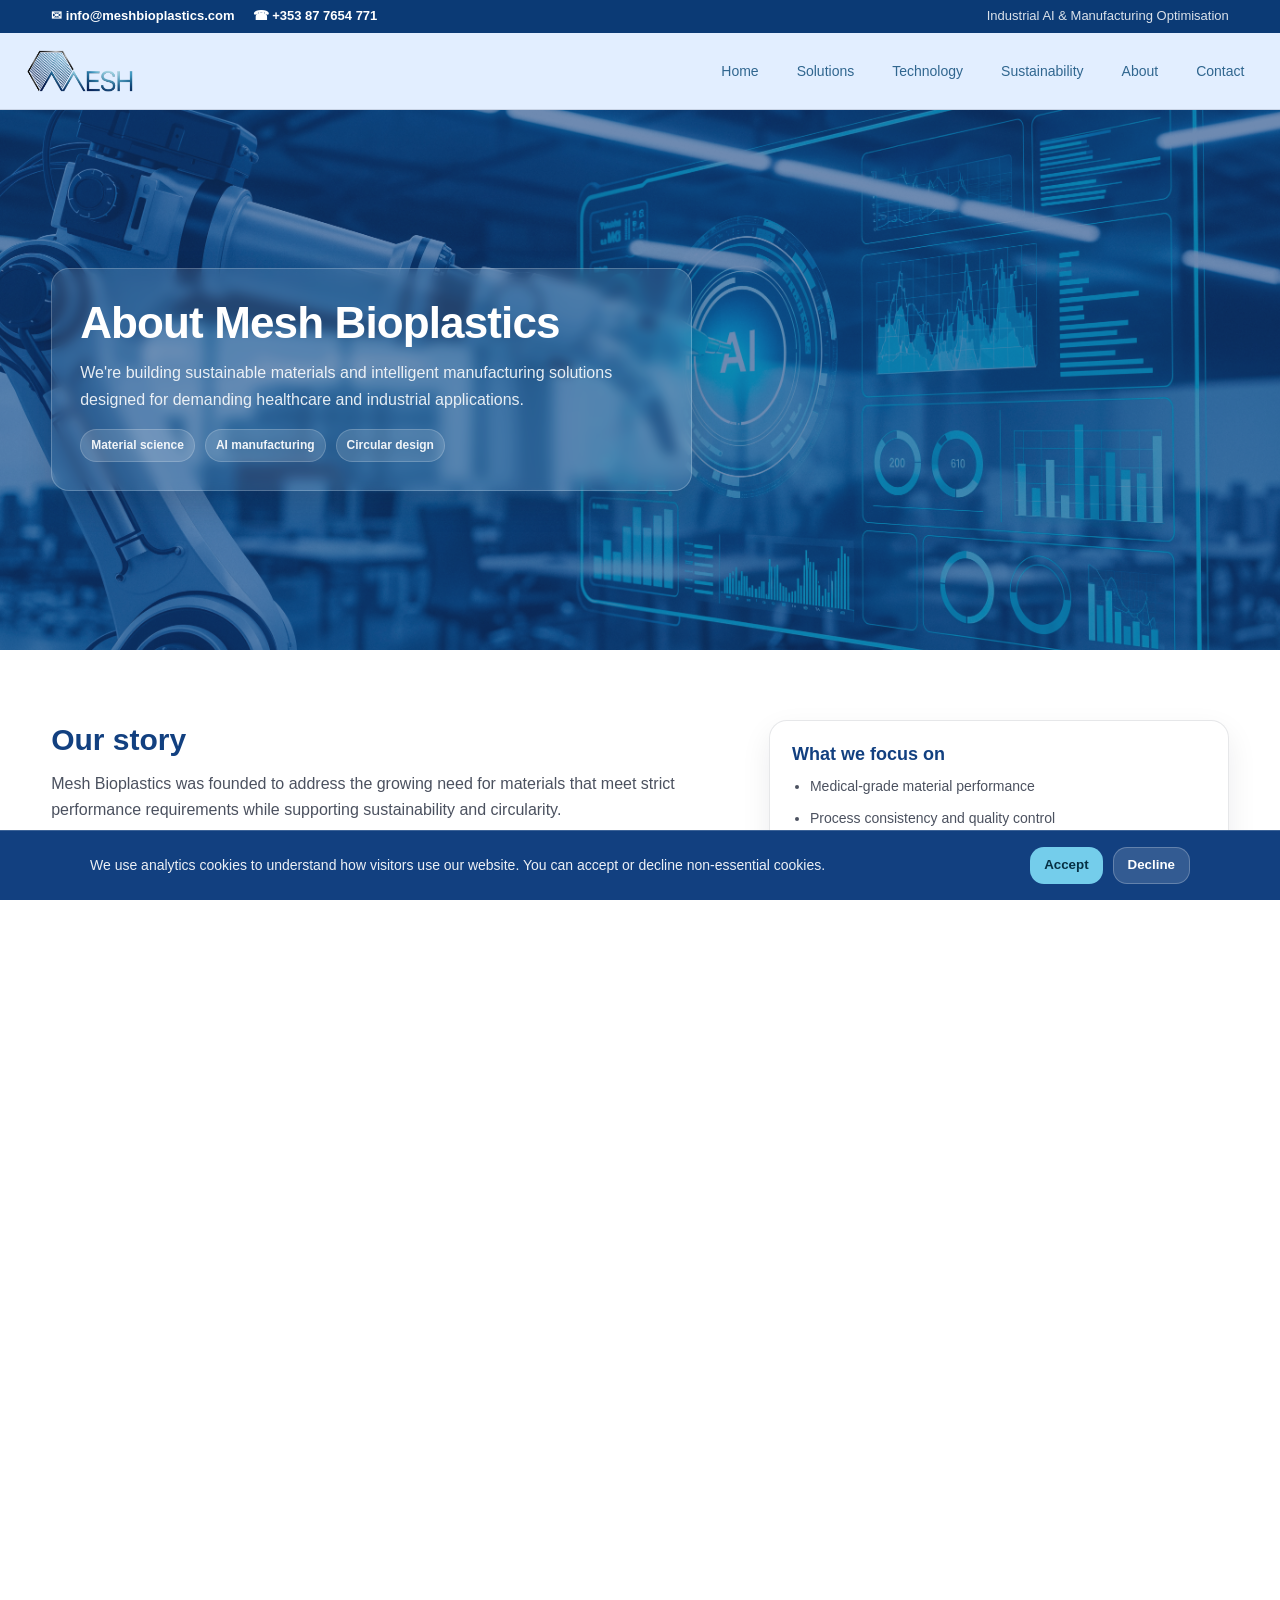
==== commit 67f8da39: "updated banner" ====
--- a/about.html
+++ b/about.html
@@ -32,7 +32,7 @@
   </div>
 
   <!-- Top event banner -->
-  <div class="top-banner active">
+  <div class="top-banner">
     <div class="container top-banner-inner">
       <p class="top-banner-text">📅 Meet us at MedTech Expo 2026 - Booth B14</p>
       <a class="top-banner-link" href="#">Learn more →</a>
@@ -413,6 +413,9 @@
           <div class="partner-slide"><img src="assets/logos/Partner14.png" alt="Partner logo"></div>
           <div class="partner-slide"><img src="assets/logos/Partner15.png" alt="Partner logo"></div>
           <div class="partner-slide"><img src="assets/logos/Partner16.png" alt="Partner logo"></div>
+          <div class="partner-slide"><img src="assets/logos/Partner17.png" alt="Partner logo"></div>
+          <div class="partner-slide"><img src="assets/logos/Partner18.png" alt="Partner logo"></div>
+          <div class="partner-slide"><img src="assets/logos/Partner19.png" alt="Partner logo"></div>
         </div>
       </div>
 
--- a/css/layout.css
+++ b/css/layout.css
@@ -1,19 +1,39 @@
-html, body {
-  height: 100%;
-  font-size: 16px;
+*, *::before, *::after { box-sizing: border-box; }
+
+html, body { height: 100%; }
+
+html{
+  -webkit-text-size-adjust: 100%;
+  text-size-adjust: 100%;
+  scroll-behavior: smooth;
 }
 
 body{
+  margin: 0;
   min-height: 100vh;
-  margin:0;
+  display: flex;
+  flex-direction: column;
+
   font-family: 'Inter', sans-serif;
   font-size: 1rem;
   line-height: 1.6;
   color: var(--text);
   background: var(--white);
-  display: flex;
-  flex-direction: column;
-}
+  overflow-x: hidden;
+}
+
+img, video, canvas, svg{
+  max-width: 100%;
+  height: auto;
+}
+
+main, section{
+  min-width: 0;
+}
+
+a{ color: inherit; }
+:focus-visible{ outline: 3px solid rgba(116,205,235,.55); outline-offset: 2px; }
+
 
 h1 {
   font-size: clamp(2rem, 4vw, 3rem);
@@ -376,3 +396,176 @@
   .nav-toggle{ width: 42px; height: 42px; }
 }
 
+.utility-bar{
+  background: #0b3a75;
+  color: #ffffff;
+  font-size: 13px;
+  padding: 6px 0;
+}
+
+.utility-inner{
+  display: flex;
+  justify-content: space-between;
+  align-items: center;
+  gap: 20px;
+}
+
+.utility-left{
+  display: flex;
+  gap: 18px;
+  flex-wrap: wrap;
+}
+
+.utility-link{
+  color: #ffffff;
+  text-decoration: none;
+  font-weight: 600;
+}
+
+.utility-link:hover{ text-decoration: underline; }
+
+.utility-right{
+  opacity: 0.85;
+  font-weight: 500;
+}
+
+.btn{
+  appearance: none;
+  border: 0;
+  border-radius: 14px;
+  padding: 10px 14px;
+  font-weight: 800;
+  cursor: pointer;
+  text-decoration: none;
+  display: inline-flex;
+  align-items: center;
+  justify-content: center;
+  gap: 8px;
+  line-height: 1.1;
+  transition: transform .15s ease, opacity .15s ease, background .15s ease;
+}
+
+.btn:active{ transform: translateY(1px); }
+
+.btn--primary{
+  background: var(--blue-accent);
+  color: #073044;
+}
+
+.btn--secondary{
+  background: rgba(255,255,255,0.14);
+  border: 1px solid rgba(255,255,255,0.24);
+  color: var(--white);
+}
+
+.cookie-banner{
+  position: fixed;
+  left: 0;
+  bottom: 0;
+  width: 100%;
+  z-index: 9999;
+  display: none;
+  padding: 16px;
+  background: var(--navy);
+  color: var(--white);
+  border-top: 1px solid rgba(255,255,255,0.18);
+}
+
+.cookie-inner{
+  width: min(1100px, 96%);
+  margin: 0 auto;
+  display: flex;
+  align-items: center;
+  justify-content: space-between;
+  gap: 14px;
+  flex-wrap: wrap;
+}
+
+.cookie-banner p{
+  margin: 0;
+  font-size: 14px;
+  line-height: 1.5;
+  color: rgba(255,255,255,.92);
+}
+
+.cookie-buttons{
+  display: flex;
+  gap: 10px;
+  flex-wrap: wrap;
+}
+
+.footer-bottom-inner{
+  display: flex;
+  justify-content: space-between;
+  align-items: center;
+  flex-wrap: wrap;
+  gap: 20px;
+}
+
+.footer-left{
+  display: flex;
+  flex-direction: column;
+  gap: 4px;
+}
+
+.footer-company{
+  font-size: 14px;
+  opacity: 0.75;
+  margin: 0;
+}
+
+.footer-right{
+  display: flex;
+  align-items: center;
+  gap: 25px;
+  flex-wrap: wrap;
+}
+
+.footer-linkedin{
+  display: inline-flex;
+  align-items: center;
+  gap: 8px;
+  color: #ffffff;
+  text-decoration: none;
+  font-weight: 500;
+  transition: opacity 0.2s ease;
+}
+
+.footer-linkedin svg{
+  width: 18px;
+  height: 18px;
+  fill: #ffffff;
+}
+
+.footer-linkedin:hover{ opacity: 0.8; }
+
+@media (max-width: 1100px){
+  .footer-inner{
+    grid-template-columns: 1fr 1fr;
+  }
+}
+
+@media (max-width: 900px){
+  .footer-inner{
+    grid-template-columns: 1fr;
+  }
+}
+
+@media (max-width: 768px){
+  .utility-inner{
+    flex-direction: column;
+    gap: 4px;
+    text-align: center;
+  }
+
+  .cookie-inner{
+    flex-direction: column;
+    align-items: flex-start;
+  }
+
+  .footer-right{
+    flex-direction: column;
+    align-items: flex-start;
+    gap: 10px;
+  }
+}
--- a/css/styles.css
+++ b/css/styles.css
@@ -635,7 +635,8 @@
 }
 
 .solution-band-media{
-  height: 260px;
+  aspect-ratio: 16 / 10;
+  min-height: 220px;
   border-radius: 18px;
   overflow: hidden;
   background: rgba(255,255,255,.7);
@@ -655,7 +656,7 @@
   transform: scale(1.04);
 }
 
-.js .js .reveal{
+.js .reveal{
   opacity: 0;
   transform: translateX(60px);
   transition: transform .7s ease, opacity .7s ease;
@@ -679,7 +680,7 @@
 
 .page-hero {
   position: relative;
-  min-height: 520px;
+  min-height: clamp(420px, 60vh, 620px);
   display: flex;
   align-items: center;
   overflow: hidden;
@@ -1763,154 +1764,6 @@
   line-height: 1.6;
 }
 
-.tech-form{
-  display: grid;
-  grid-template-columns: 1fr 1fr;
-  gap: 12px 14px;
-}
-
-.tech-field{
-  display: grid;
-  gap: 6px;
-}
-
-.tech-field--full{
-  grid-column: 1 / -1;
-}
-
-.tech-field span{
-  font-size: 13px;
-  font-weight: 700;
-  color: var(--ink);
-}
-
-.tech-field input{
-  width: 100%;
-  border-radius: 14px;
-  border: 1px solid rgba(15,23,42,.14);
-  background: #f4f8ff;
-  padding: 11px 12px;
-  font-size: 14px;
-  outline: none;
-}
-
-.tech-field input:focus{
-  border-color: rgba(116,205,235,.85);
-  box-shadow: 0 0 0 4px rgba(116,205,235,.20);
-}
-
-.tech-submit{
-  grid-column: 1 / -1;
-  border: 0;
-  border-radius: 14px;
-  background: var(--blue-accent);
-  color: #073044;
-  font-weight: 900;
-  padding: 12px 14px;
-  cursor: pointer;
-}
-
-.tech-submit:hover{
-  opacity: .92;
-}
-
-.tech-book-btn{
-  display: inline-flex;
-  align-items: center;
-  justify-content: center;
-  gap: 8px;
-  text-decoration: none;
-  font-weight: 900;
-  border-radius: 14px;
-  padding: 12px 14px;
-  background: rgba(116,205,235,.25);
-  color: var(--navy);
-  border: 1px solid rgba(116,205,235,.35);
-  margin-top: 8px;
-  width: fit-content;
-}
-
-.tech-book-btn:hover{
-  background: rgba(116,205,235,.32);
-}
-
-.tech-book-note{
-  margin-top: auto;
-  font-size: 13px;
-  opacity: .9;
-}
-
-.tech-form{
-  gap: 16px 18px;
-}
-
-.tech-field input{
-  box-sizing: border-box;
-  min-width: 0;  
-}
-
-.tech-field span{
-  margin-bottom: 2px;
-}
-
-.tech-field input{
-  padding: 12px 14px;
-  border-radius: 16px;
-}
-
-.tech-submit{
-  margin-top: 4px;
-  padding: 14px 16px;
-  border-radius: 16px;
-}
-
-.tech-card--book{
-  padding: 26px;
-  gap: 12px;
-}
-
-.tech-card--book p{
-  margin-bottom: 10px;
-}
-
-.tech-book-points{
-  margin: 6px 0 14px;
-  padding-left: 18px;
-  color: rgba(15,23,42,.75);
-  line-height: 1.65;
-  font-size: 14px;
-}
-
-.tech-book-btn{
-  padding: 14px 16px;
-  border-radius: 16px;
-}
-
-.tech-book-links{
-  margin-top: auto;
-  display: grid;
-  gap: 8px;
-}
-
-.tech-book-link{
-  font-weight: 800;
-  color: var(--ink);
-  text-decoration: none;
-}
-
-.tech-book-link:hover{
-  text-decoration: underline;
-}
-
-.tech-actions-grid{
-  align-items: stretch;
-}
-
-.tech-card{
-  display: flex;
-  flex-direction: column;
-}
-
 .workflow{
   padding: 70px 0 80px;
   background: #f7fbff;
@@ -1993,59 +1846,6 @@
 
 .tech-submit {
   margin-top: 12px;
-}
-
-.tech-vc {
-  background: #f7fbff;
-  padding: 5rem 0;
-}
-
-.vc-grid {
-  display: grid;
-  grid-template-columns: repeat(auto-fit, minmax(260px, 1fr));
-  gap: 2rem;
-  margin-top: 3rem;
-}
-
-.vc-card {
-  background: #ffffff;
-  border-radius: 16px;
-  padding: 2rem 2rem 2.25rem;
-  box-shadow: 0 12px 32px rgba(0, 0, 0, 0.06);
-  transition: transform 0.2s ease, box-shadow 0.2s ease;
-}
-
-.vc-card:hover {
-  transform: translateY(-4px);
-  box-shadow: 0 16px 40px rgba(0, 0, 0, 0.08);
-}
-
-.vc-icon {
-  font-size: 1.75rem;
-  margin-bottom: 0.75rem;
-}
-
-.vc-card h3 {
-  margin-bottom: 0.5rem;
-  color: #0b3a75;
-}
-
-.vc-card p {
-  font-size: 0.95rem;
-  line-height: 1.6;
-  color: #444;
-  margin-bottom: 1rem;
-}
-
-.vc-points {
-  padding-left: 1.1rem;
-  margin: 0;
-}
-
-.vc-points li {
-  font-size: 0.9rem;
-  margin-bottom: 0.4rem;
-  color: #555;
 }
 
 /*
@@ -2311,81 +2111,6 @@
   display: block;
 }
 
-.utility-bar{
-  background: #0b3a75;
-  color: #ffffff;
-  font-size: 13px;
-  padding: 6px 0;
-}
-
-.utility-inner{
-  display: flex;
-  justify-content: space-between;
-  align-items: center;
-  gap: 20px;
-}
-
-.utility-left{
-  display: flex;
-  gap: 18px;
-  flex-wrap: wrap;
-}
-
-.utility-link{
-  color: #ffffff;
-  text-decoration: none;
-  font-weight: 600;
-}
-
-.utility-link:hover{
-  text-decoration: underline;
-}
-
-.utility-right{
-  opacity: 0.85;
-  font-weight: 500;
-}
-
-@media (max-width: 768px){
-  .utility-inner{
-    flex-direction: column;
-    gap: 4px;
-    text-align: center;
-  }
-}
-
-.cookie-banner{
-  position: fixed;
-  left: 0;
-  bottom: 0;
-  width: 100%;
-  z-index: 9999;
-  display: none;
-  padding: 16px;
-  background: var(--navy);
-  color: var(--white);
-  border-top: 1px solid rgba(255,255,255,0.18);
-}
-.cookie-inner{
-  width: min(1100px, 96%);
-  margin: 0 auto;
-  display: flex;
-  align-items: center;
-  justify-content: space-between;
-  gap: 14px;
-  flex-wrap: wrap;
-}
-.cookie-banner p{
-  margin: 0;
-  font-size: 14px;
-  line-height: 1.5;
-  color: rgba(255,255,255,.92);
-}
-.cookie-buttons{ display: flex; gap: 10px; }
-@media (max-width: 600px){
-  .cookie-inner{ flex-direction: column; align-items: flex-start; }
-}
-
 .reg-driver{
   margin-top: 14px;
   padding: 12px 14px;
@@ -2425,19 +2150,19 @@
 
 @media (max-width: 900px){
   .tech-how-grid{
-    grid-template-columns: 1fr !important;
+    grid-template-columns: 1fr;
   }
 }
 
 @media (max-width: 900px){
   .tech-actions-grid{
-    grid-template-columns: 1fr !important;
+    grid-template-columns: 1fr;
   }
 }
 
 @media (max-width: 700px){
   .tech-form-row{
-    grid-template-columns: 1fr !important;
+    grid-template-columns: 1fr;
   }
 
   .tech-submit,
@@ -2450,14 +2175,14 @@
 
 @media (max-width: 700px){
   .tech-actions-grid{
-    grid-template-columns: 1fr !important;
-    gap: 80px !important;
+    grid-template-columns: 1fr;
+    gap: 80px;
     align-items: stretch;
   }
 
   .tech-actions-grid > .tech-card{
-    margin: 0 !important;
-    transform: none !important;
+    margin: 0;
+    transform: none;
   }
 }
 
@@ -2563,64 +2288,11 @@
   fill: currentColor;
 }
 
-.footer-bottom-inner{
-  display:flex;
-  justify-content:space-between;
-  align-items:center;
-  flex-wrap:wrap;
-  gap:20px;
-}
-
-.footer-left{
-  display:flex;
-  flex-direction:column;
-  gap:4px;
-}
-
-.footer-company{
-  font-size:14px;
-  opacity:0.75;
-  margin:0;
-}
-
 .footer-right{
-  display:flex;
-  align-items:center;
-  gap:25px;
-}
-
-.footer-linkedin{
-  display:inline-flex;
-  align-items:center;
-  gap:8px;
-  color:#ffffff;
-  text-decoration:none;
-  font-weight:500;
-  transition:opacity 0.2s ease;
-}
-
-.footer-linkedin svg{
-  width:18px;
-  height:18px;
-  fill:#ffffff;
-}
-
-.footer-linkedin:hover{
-  opacity:0.8;
-}
-
-@media (max-width:768px){
-  .footer-bottom-inner{
-    flex-direction:column;
-    align-items:flex-start;
-  }
-
-  .footer-right{
     flex-direction:column;
     align-items:flex-start;
     gap:10px;
   }
-}
 
 .tech-platform-inner{
   display: grid;
@@ -2664,18 +2336,405 @@
   }
 }
 
-
-
-
-
-
-
-
-
-
-
-
-
-
-
-
+.solution-band-inner{
+  display: grid;
+  grid-template-columns: 1.1fr 0.9fr;
+  gap: 40px;
+  align-items: center;
+}
+
+.solution-band--alt .solution-band-inner{
+  grid-template-columns: 0.9fr 1.1fr;
+}
+
+.solution-band-media{
+  border-radius: 18px;
+  overflow: hidden;  
+}
+
+.solution-band-media img{
+  width: 100%;
+  height: 100%;
+  display: block; 
+  object-fit: cover; 
+}
+
+@media (max-width: 760px){
+  .solution-band-inner{
+    grid-template-columns: 1fr;
+    gap: 18px;
+  }
+
+  .solution-band-media{
+    order: -1;
+  }
+
+  .solution-band-media{
+    height: 220px;  
+  }
+}
+
+
+.site-main, .container { overflow-wrap: anywhere; }
+
+@media (max-width: 900px){
+  .page-hero{ min-height: clamp(380px, 55vh, 560px); }
+  .page-hero-card{
+    padding: 22px 20px;
+    border-radius: 16px;
+  }
+  .page-hero-card h1{ font-size: clamp(28px, 6vw, 40px); }
+}
+
+@media (max-width: 900px){
+  .solution-band-inner,
+  .tech-platform-inner{
+    grid-template-columns: 1fr;
+    gap: 22px;
+  }
+
+  .solution-band--alt .solution-band-inner{ grid-template-columns: 1fr; }
+}
+
+@media (max-width: 1100px){
+  .sdg-grid{ grid-template-columns: repeat(3, 1fr); }
+}
+@media (max-width: 800px){
+  .sdg-grid{ grid-template-columns: repeat(2, 1fr); gap: 18px; }
+}
+@media (max-width: 520px){
+  .sdg-grid{ grid-template-columns: 1fr; }
+  .sdg-grid img{ max-width: 180px; }
+}
+
+@media (max-width: 700px){
+  .solutions-hero{ padding: 80px 0; }
+  .solutions-hero h1{ font-size: clamp(30px, 7vw, 40px); }
+}
+
+@media (max-width: 680px){
+  .team-photo{ height: 240px; }
+}
+
+.tech-actions{
+  padding: 70px 0 90px;
+  background: #ffffff;
+}
+
+.tech-actions-grid{
+  display: grid;
+  grid-template-columns: 1fr 1fr;
+  gap: 18px;
+  align-items: stretch;
+}
+
+.tech-card{
+  border-radius: 18px;
+  padding: 22px;
+  border: 1px solid rgba(15,23,42,.10);
+  box-shadow: 0 12px 30px rgba(15,23,42,.08);
+  background: #ffffff;
+  height: 100%;
+}
+
+.tech-card--book{
+  background: rgba(226,238,255,.55);
+  display: flex;
+  flex-direction: column;
+  padding: 26px;
+  gap: 12px;
+}
+
+.tech-card h3{
+  margin: 0 0 8px;
+  color: var(--navy);
+  font-size: 18px;
+  font-weight: 900;
+}
+
+.tech-card p{
+  margin: 0 0 14px;
+  color: rgba(15,23,42,.75);
+  line-height: 1.6;
+}
+
+.tech-form{
+  display: grid;
+  grid-template-columns: 1fr;
+  gap: 16px;
+}
+
+.tech-field{
+  display: grid;
+  gap: 6px;
+}
+
+.tech-field--full{
+  grid-column: 1 / -1;
+}
+
+.tech-field span{
+  font-size: 13px;
+  font-weight: 700;
+  color: var(--ink);
+  margin-bottom: 2px;
+}
+
+.tech-field input,
+.tech-field textarea{
+  width: 100%;
+  box-sizing: border-box;
+  min-width: 0;
+  border-radius: 16px;
+  border: 1px solid rgba(15,23,42,.14);
+  background: #f4f8ff;
+  padding: 12px 14px;
+  font-size: 14px;
+  outline: none;
+}
+
+.tech-field textarea{
+  resize: vertical;
+}
+
+.tech-field input:focus,
+.tech-field textarea:focus{
+  border-color: rgba(116,205,235,.85);
+  box-shadow: 0 0 0 4px rgba(116,205,235,.20);
+}
+
+.tech-submit{
+  grid-column: 1 / -1;
+  margin-top: 4px;
+  padding: 14px 16px;
+  border-radius: 16px;
+  border: 0;
+  background: var(--blue-accent);
+  color: #073044;
+  font-weight: 900;
+  cursor: pointer;
+}
+
+.tech-submit:hover{
+  opacity: .92;
+}
+
+.tech-book-points{
+  margin: 6px 0 14px;
+  padding-left: 18px;
+  color: rgba(15,23,42,.75);
+  line-height: 1.65;
+  font-size: 14px;
+}
+
+.tech-book-btn{
+  display: inline-flex;
+  align-items: center;
+  justify-content: center;
+  gap: 8px;
+  text-decoration: none;
+  font-weight: 900;
+  border-radius: 16px;
+  padding: 14px 16px;
+  background: rgba(116,205,235,.25);
+  color: var(--navy);
+  border: 1px solid rgba(116,205,235,.35);
+  width: fit-content;
+}
+
+.tech-book-btn:hover{
+  background: rgba(116,205,235,.32);
+}
+
+.tech-book-note{
+  margin-top: auto;
+  font-size: 13px;
+  opacity: .9;
+}
+
+@media (max-width: 900px){
+  .tech-actions-grid{
+    grid-template-columns: 1fr;
+  }
+  .tech-book-btn{
+    width: 100%;
+  }
+}
+
+html, body {
+  overflow-x: hidden;
+}
+
+.vc-grid {
+  display: grid;
+  gap: 16px;
+}
+
+@media (min-width: 901px) {
+  .vc-grid {
+    grid-template-columns: repeat(4, minmax(0, 1fr));
+  }
+}
+
+@media (max-width: 900px) {
+  .vc-grid {
+    grid-template-columns: repeat(2, minmax(0, 1fr));
+  }
+}
+
+@media (max-width: 560px) {
+  .vc-grid {
+    grid-template-columns: 1fr;
+  }
+}
+
+.why-card,
+.tech-how-card,
+.vc-card,
+.value-tile{
+  display: grid;
+  grid-template-columns: 52px 1fr;
+  grid-template-rows: auto auto;
+  column-gap: 14px;
+  row-gap: 10px;
+  align-items: start;
+}
+
+.why-icon,
+.tech-how-icon,
+.vc-icon,
+.value-tile .tile-icon{
+  grid-column: 1;
+  grid-row: 1;
+  margin: 0;
+  justify-self: start;
+}
+
+.why-card h3,
+.tech-how-card h3,
+.vc-card h3,
+.value-tile h3{
+  grid-column: 2;
+  grid-row: 1;
+  margin: 2px 0 0;
+  line-height: 1.2;
+}
+
+.why-card p,
+.tech-how-card p,
+.vc-card p,
+.value-tile p,
+.vc-card .vc-points{
+  grid-column: 1 / -1;
+  grid-row: 2;
+  margin: 0;
+}
+
+.vc-card .vc-points{
+  margin-top: 10px;
+  padding-left: 18px;
+}
+
+@media (max-width: 420px){
+  .why-card,
+  .tech-how-card,
+  .vc-card,
+  .value-tile{
+    grid-template-columns: 44px 1fr;
+    column-gap: 12px;
+  }
+}
+
+.vc-card{
+  display:grid;
+  grid-template-columns:52px 1fr;
+  grid-template-rows:auto auto auto;
+  column-gap:14px;
+  row-gap:10px;
+  align-items:start;
+}
+
+.vc-icon{
+  grid-column:1;
+  grid-row:1;
+  margin:0;
+}
+
+.vc-card h3{
+  grid-column:2;
+  grid-row:1;
+  margin:2px 0 0;
+  line-height:1.2;
+}
+
+.vc-card p{
+  grid-column:1 / -1;
+  grid-row:2;
+  margin:0;
+}
+
+.vc-card .vc-points{
+  grid-column:1 / -1;
+  grid-row:3;
+  margin:0;
+  padding-left:18px;
+}
+
+@media (max-width:420px){
+  .vc-card{
+    grid-template-columns:44px 1fr;
+    column-gap:12px;
+  }
+}
+
+@media (max-width: 1024px){
+  .solution-band-inner{
+    display:flex;
+    flex-direction:column;
+    gap:16px;
+  }
+
+  .solution-band-inner .solution-band-media{
+    order:1;
+  }
+
+  .solution-band-inner .solution-band-text{
+    order:2;
+  }
+}
+
+.hero-content--split{
+  display:flex;
+  align-items:center;
+  justify-content:space-between;
+  gap:40px;
+}
+
+.hero-flyer{
+  max-width:420px;
+  flex-shrink:0;
+}
+
+.hero-flyer img{
+  width:100%;
+  height:auto;
+  border-radius:18px;
+  box-shadow:0 20px 50px rgba(0,0,0,.25);
+}
+
+@media (max-width:1024px){
+  .hero-content--split{
+    flex-direction:column;
+    text-align:center;
+  }
+
+  .hero-flyer{
+    max-width:480px;
+  }
+}
+
+@media (max-width:640px){
+  .hero-flyer{
+    max-width:100%;
+  }
+}
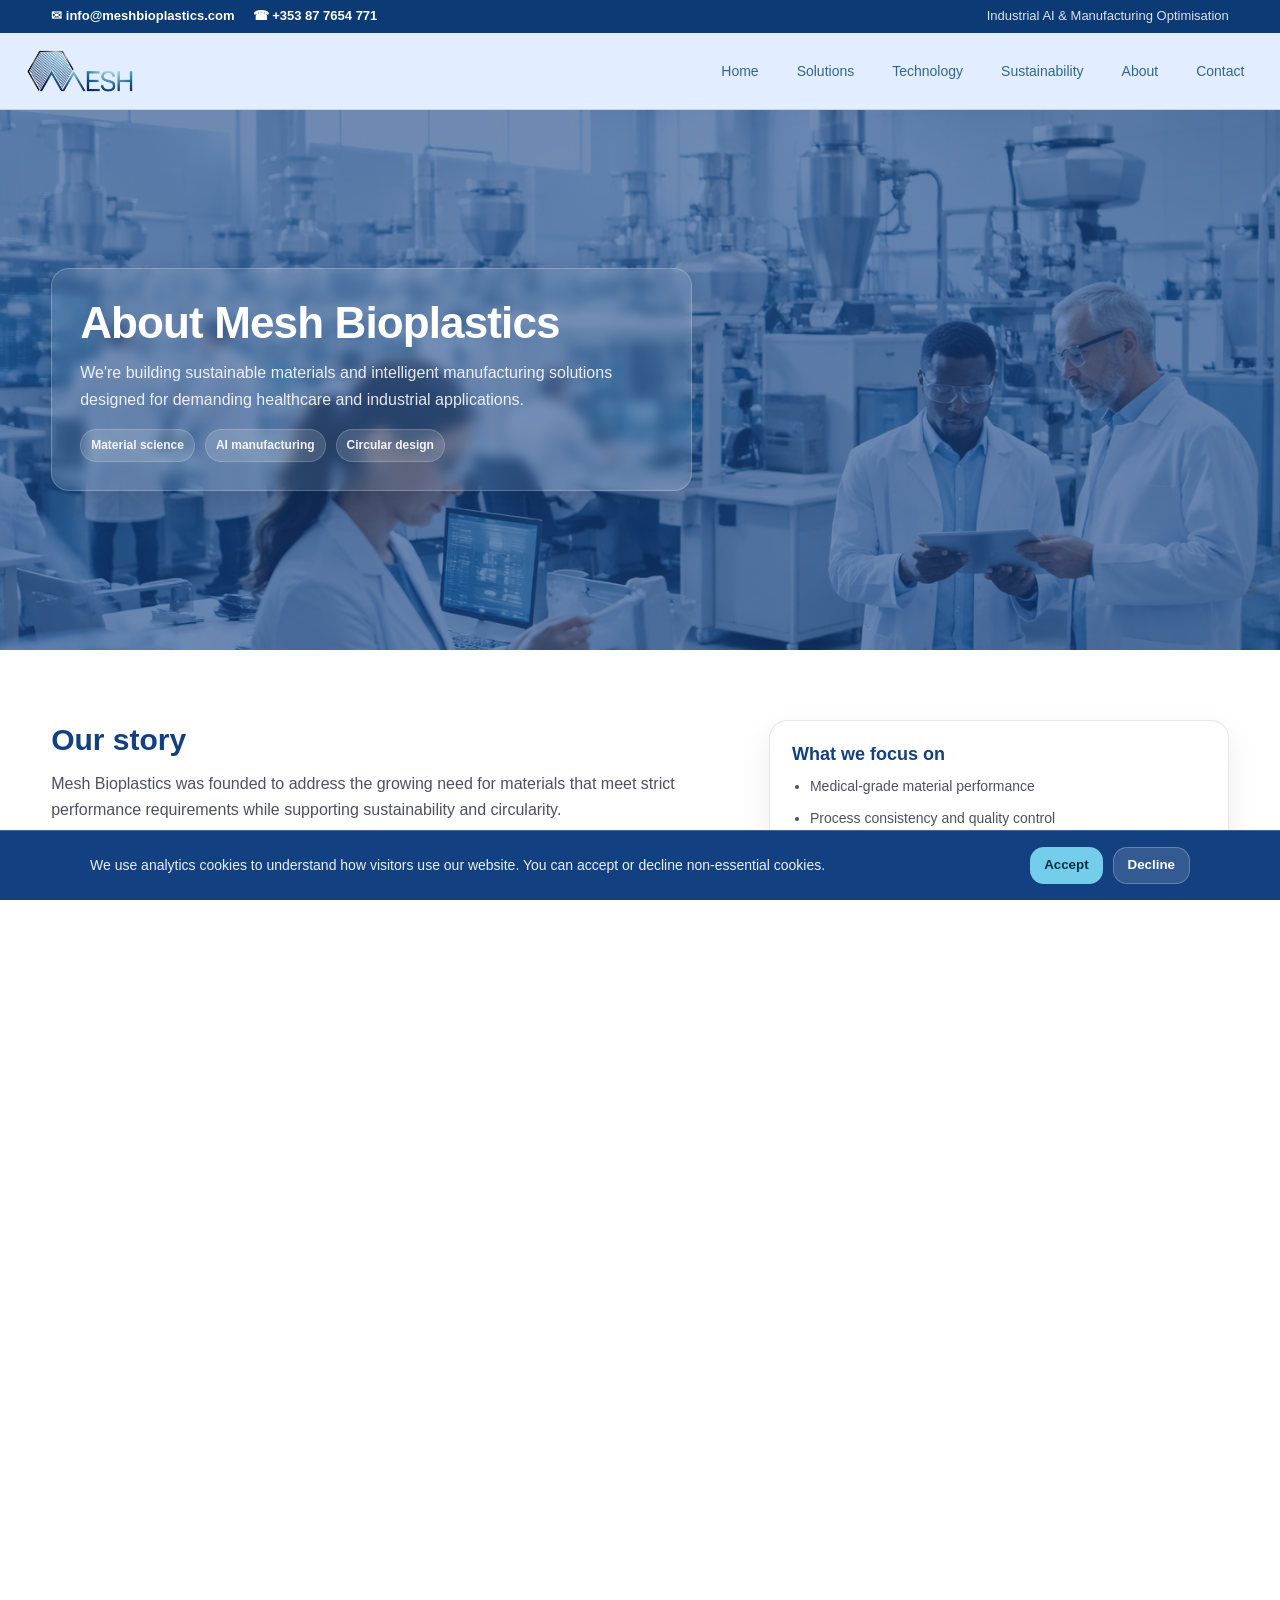
==== commit 860ddbba: "Images updated" ====
--- a/about.html
+++ b/about.html
@@ -71,7 +71,7 @@
   <main class="site-main">
 
     <section class="page-hero page-hero--about" aria-label="About hero">
-      <div class="page-hero-bg" style="background-image:url('assets/images/robot.jpg');"></div>
+      <div class="page-hero-bg" style="background-image:url('assets/images/About.png');"></div>
 
       <div class="container page-hero-inner">
         <div class="page-hero-card fade-in">
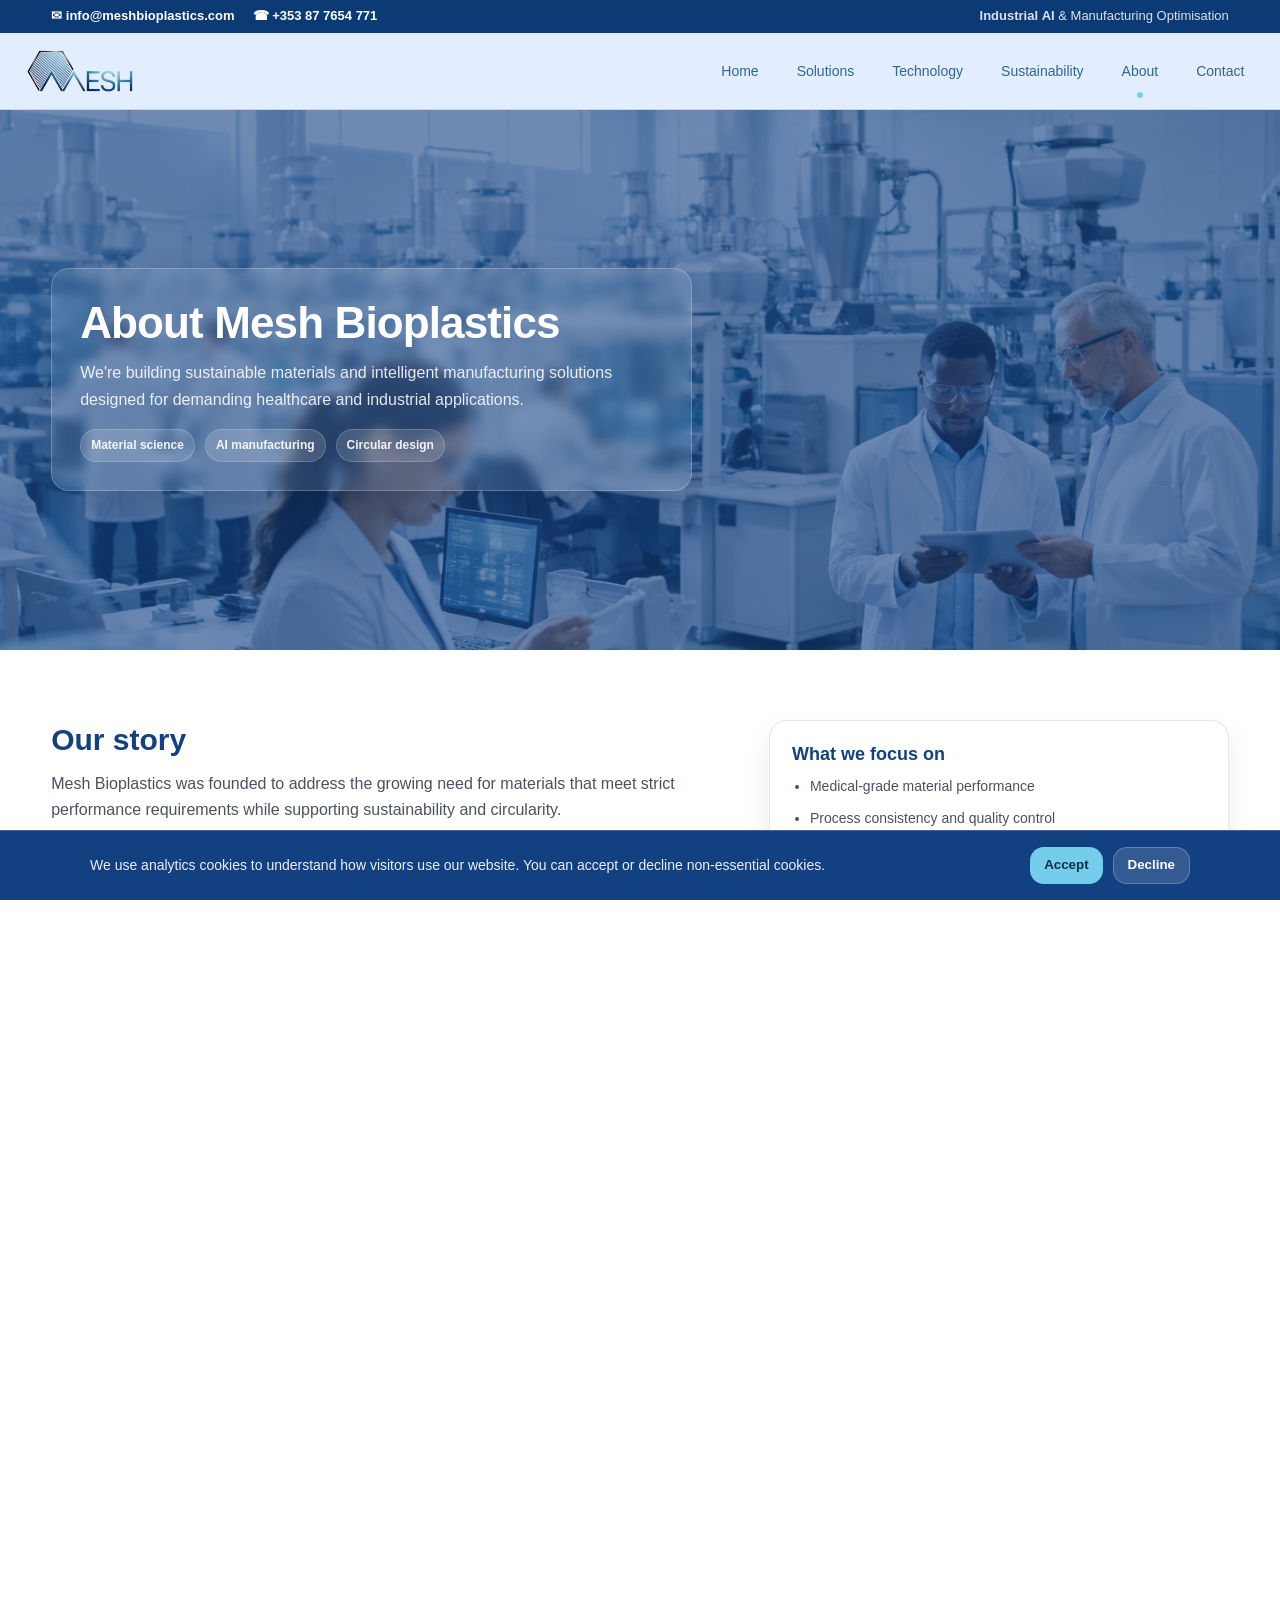
==== commit ec2be0fb: "updates" ====
--- a/about.html
+++ b/about.html
@@ -26,7 +26,7 @@
       </div>
 
       <div class="utility-right">
-        <span>Industrial AI & Manufacturing Optimisation</span>
+        <span><strong>Industrial</strong> <strong>AI</strong> &amp; Manufacturing Optimisation</span>
       </div>
     </div>
   </div>
--- a/css/styles.css
+++ b/css/styles.css
@@ -141,6 +141,8 @@
   margin: 0 auto;
   padding: 34px 36px;
   border-radius: 22px;
+  text-align: center;
+  justify-items: center;
 
   background: rgba(255,255,255,.10);
   border: 1px solid rgba(255,255,255,.20);
@@ -180,9 +182,22 @@
 }
 
 .nav-list a {
+  position: relative;
   display: inline-block;
   padding: 8px 10px;
   border-radius: 10px;
+}
+
+.nav-list a.is-active::after{
+  content: "";
+  position: absolute;
+  left: 50%;
+  bottom: -8px;
+  width: 6px;
+  height: 6px;
+  border-radius: 999px;
+  background: var(--blue-accent);
+  transform: translateX(-50%);
 }
 
 .site-header {
@@ -515,11 +530,6 @@
 
 .sdg-section{
   padding: 80px 0;
-  background: linear-gradient(
-    to bottom,
-    #f1f5f9,
-    #e9f2ff
-  );
   text-align: center;
 }
 
@@ -2737,4 +2747,381 @@
   .hero-flyer{
     max-width:100%;
   }
+}
+
+.vc-header {
+  display: flex;
+  align-items: center;
+  gap: 6px;
+  margin-bottom: 8px;
+}
+
+.vc-logo {
+  height: 148px;
+  width: auto;
+}
+
+.partnership{
+  padding: 74px 0;
+}
+
+.partnership-card{
+  border-radius: 22px;
+  background: rgba(255,255,255,.86);
+  border: 1px solid rgba(15,23,42,.10);
+  box-shadow: 0 22px 60px rgba(15,23,42,.10);
+  overflow: hidden;
+}
+
+.partnership-card::before{
+  content:"";
+  display:block;
+  height: 6px;
+  background: linear-gradient(90deg, rgba(116,205,235,.95), rgba(48,102,143,.95));
+}
+
+.partnership-grid{
+  display: grid;
+  grid-template-columns: 1.25fr .75fr;
+  gap: 18px;
+  padding: 26px;
+}
+
+.partnership-main{
+  padding: 4px 6px 6px;
+}
+
+.partnership-kicker{
+  display: inline-flex;
+  align-items: center;
+  gap: 8px;
+  font-weight: 900;
+  font-size: 12px;
+  letter-spacing: .08em;
+  text-transform: uppercase;
+  color: rgba(15,23,42,.72);
+  margin-bottom: 8px;
+}
+
+.partnership-title{
+  margin: 0 0 14px;
+  font-size: 20px;
+  color: var(--ink);
+}
+
+.checklist{
+  list-style: none;
+  padding: 0;
+  margin: 0;
+  display: grid;
+  gap: 12px;
+}
+
+.checklist li{
+  display: grid;
+  grid-template-columns: 22px 1fr;
+  gap: 12px;
+  align-items: start;
+  padding: 12px 14px;
+  border-radius: 14px;
+  background: rgba(248,250,252,.85);
+  border: 1px solid rgba(15,23,42,.06);
+}
+
+.check{
+  width: 18px;
+  height: 18px;
+  margin-top: 2px;
+  border-radius: 999px;
+  background: rgba(116,205,235,.20);
+  border: 1px solid rgba(48,102,143,.18);
+  position: relative;
+}
+
+.check::after{
+  content:"";
+  position:absolute;
+  left: 5px;
+  top: 3px;
+  width: 6px;
+  height: 10px;
+  border-right: 2px solid rgba(15,23,42,.70);
+  border-bottom: 2px solid rgba(15,23,42,.70);
+  transform: rotate(40deg);
+}
+
+.partnership-actions{
+  margin-top: 16px;
+  display: flex;
+  align-items: center;
+  gap: 14px;
+  flex-wrap: wrap;
+}
+
+.btn-primary{
+  display: inline-flex;
+  align-items: center;
+  justify-content: center;
+  padding: 12px 16px;
+  border-radius: 14px;
+  font-weight: 900;
+  text-decoration: none;
+  color: #071b2f;
+  background: linear-gradient(135deg, rgba(116,205,235,1), rgba(82,170,220,1));
+  box-shadow: 0 16px 28px rgba(48,102,143,.22);
+  border: 1px solid rgba(255,255,255,.55);
+}
+
+.btn-primary:hover{
+  transform: translateY(-1px);
+  box-shadow: 0 18px 32px rgba(48,102,143,.28);
+}
+
+.btn-link{
+  font-weight: 900;
+  color: rgba(15,23,42,.80);
+  text-decoration: none;
+}
+
+.btn-link:hover{
+  text-decoration: underline;
+}
+
+.partnership-aside{
+  border-radius: 18px;
+  padding: 18px;
+  background:
+    radial-gradient(700px 300px at 20% 20%, rgba(116,205,235,.35), transparent 60%),
+    radial-gradient(700px 300px at 80% 40%, rgba(48,102,143,.30), transparent 60%),
+    rgba(2, 24, 48, .02);
+  border: 1px solid rgba(15,23,42,.08);
+}
+
+.funding-badge{
+  border-radius: 16px;
+  padding: 14px 14px 12px;
+  color: rgba(255,255,255,.96);
+  background: linear-gradient(135deg, rgba(11,47,90,.95), rgba(8,34,63,.95));
+  border: 1px solid rgba(255,255,255,.14);
+  box-shadow: 0 18px 44px rgba(15,23,42,.18);
+  margin-bottom: 14px;
+}
+
+.funding-amount{
+  font-size: 22px;
+  font-weight: 950;
+  letter-spacing: .02em;
+}
+
+.funding-sub{
+  font-size: 12px;
+  opacity: .9;
+  font-weight: 800;
+}
+
+.aside-points{
+  display: grid;
+  gap: 12px;
+}
+
+.aside-point{
+  display: grid;
+  grid-template-columns: 34px 1fr;
+  gap: 12px;
+  align-items: start;
+  padding: 12px;
+  border-radius: 14px;
+  background: rgba(255,255,255,.78);
+  border: 1px solid rgba(15,23,42,.06);
+}
+
+.aside-icon{
+  width: 34px;
+  height: 34px;
+  border-radius: 12px;
+  display: grid;
+  place-items: center;
+  background: rgba(116,205,235,.18);
+  border: 1px solid rgba(48,102,143,.14);
+}
+
+.muted{
+  font-size: 12px;
+  color: rgba(15,23,42,.64);
+  font-weight: 700;
+  margin-top: 2px;
+}
+
+@media (max-width: 900px){
+  .partnership-grid{
+    grid-template-columns: 1fr;
+    padding: 18px;
+  }
+}
+
+.compare{
+  padding: 70px 0;
+  background: #ffffff;
+}
+
+.compare-head{
+  max-width: 72ch;
+  margin: 0 auto 18px;
+  text-align: center;
+}
+
+.compare-head p{
+  margin: 0;
+  color: rgba(15,23,42,.75);
+}
+
+.compare-wrap{
+  margin-top: 22px;
+  overflow: auto;
+  border-radius: 18px;
+  border: 1px solid rgba(15,23,42,.10);
+  box-shadow: 0 12px 30px rgba(15,23,42,.08);
+}
+
+.compare-table{
+  width: 100%;
+  border-collapse: collapse;
+  min-width: 720px;
+  background: #fff;
+}
+
+.compare-table th,
+.compare-table td{
+  padding: 14px 16px;
+  border-bottom: 1px solid rgba(15,23,42,.08);
+  text-align: left;
+}
+
+.compare-table thead th{
+  background: rgba(18,64,128,.06);
+  color: var(--navy);
+  font-weight: 800;
+}
+
+.compare-table tbody th{
+  font-weight: 700;
+  color: rgba(15,23,42,.88);
+}
+
+.compare-table tbody tr:hover{
+  background: rgba(248,250,252,.6);
+  transition: .2s ease;
+}
+
+.pill{
+  display: inline-block;
+  padding: 6px 10px;
+  border-radius: 999px;
+  font-size: 12px;
+  font-weight: 800;
+  letter-spacing: .02em;
+}
+
+.pill-positive{
+  background: rgba(34,197,94,.15);
+  color: #166534;
+  border: 1px solid rgba(34,197,94,.25);
+}
+
+.pill-neutral{
+  background: rgba(148,163,184,.18);
+  color: #334155;
+  border: 1px solid rgba(148,163,184,.28);
+}
+
+.pill-negative{
+  background: rgba(239,68,68,.15);
+  color: #991b1b;
+  border: 1px solid rgba(239,68,68,.25);
+}
+
+.page-hero--contact{
+  background:
+    radial-gradient(900px 500px at 20% 30%, rgba(116,205,235,.22), transparent 60%),
+    radial-gradient(800px 500px at 80% 10%, rgba(54,146,158,.18), transparent 55%),
+    linear-gradient(180deg, rgba(18,64,128,.92), rgba(18,64,128,.72));
+}
+
+.hero-slide--cta{
+  background:
+    radial-gradient(900px 500px at 20% 30%, rgba(116,205,235,.22), transparent 60%),
+    radial-gradient(800px 500px at 80% 10%, rgba(54,146,158,.18), transparent 55%),
+    linear-gradient(180deg, rgba(18,64,128,.92), rgba(18,64,128,.72));
+}
+
+.hero-slide--cta .hero-card{
+  background: rgba(255,255,255,.08);
+  backdrop-filter: blur(14px);
+  border: 1px solid rgba(255,255,255,.18);
+}
+
+.page-hero--contact::after{
+  background: transparent;
+}
+
+.testimonials{
+  padding: 70px 0;
+}
+
+.testimonials-head{
+  text-align: center;
+  max-width: 72ch;
+  margin: 0 auto 26px;
+}
+
+.testimonials-head p{
+  margin: 0;
+  color: rgba(15,23,42,.75);
+}
+
+.testimonials-grid{
+  display: grid;
+  grid-template-columns: repeat(3, 1fr);
+  gap: 18px;
+}
+
+.t-card{
+  margin: 0;
+  padding: 22px;
+  border-radius: 18px;
+  background: rgba(255,255,255,0.88);
+  border: 1px solid rgba(15,23,42,.08);
+  box-shadow: 0 12px 30px rgba(15,23,42,.08);
+}
+
+.t-stars{
+  font-weight: 900;
+  letter-spacing: 0.10em;
+  color: rgba(18,64,128,.85);
+  margin-bottom: 10px;
+}
+
+.t-card blockquote{
+  margin: 0 0 14px;
+  color: rgba(15,23,42,.82);
+  line-height: 1.65;
+}
+
+.t-card figcaption{
+  display: grid;
+  gap: 2px;
+}
+
+.t-name{
+  font-weight: 800;
+  color: var(--navy);
+}
+
+.t-role{
+  font-size: 13px;
+  color: rgba(15,23,42,.68);
+}
+
+@media (max-width: 900px){
+  .testimonials-grid{ grid-template-columns: 1fr; }
 }
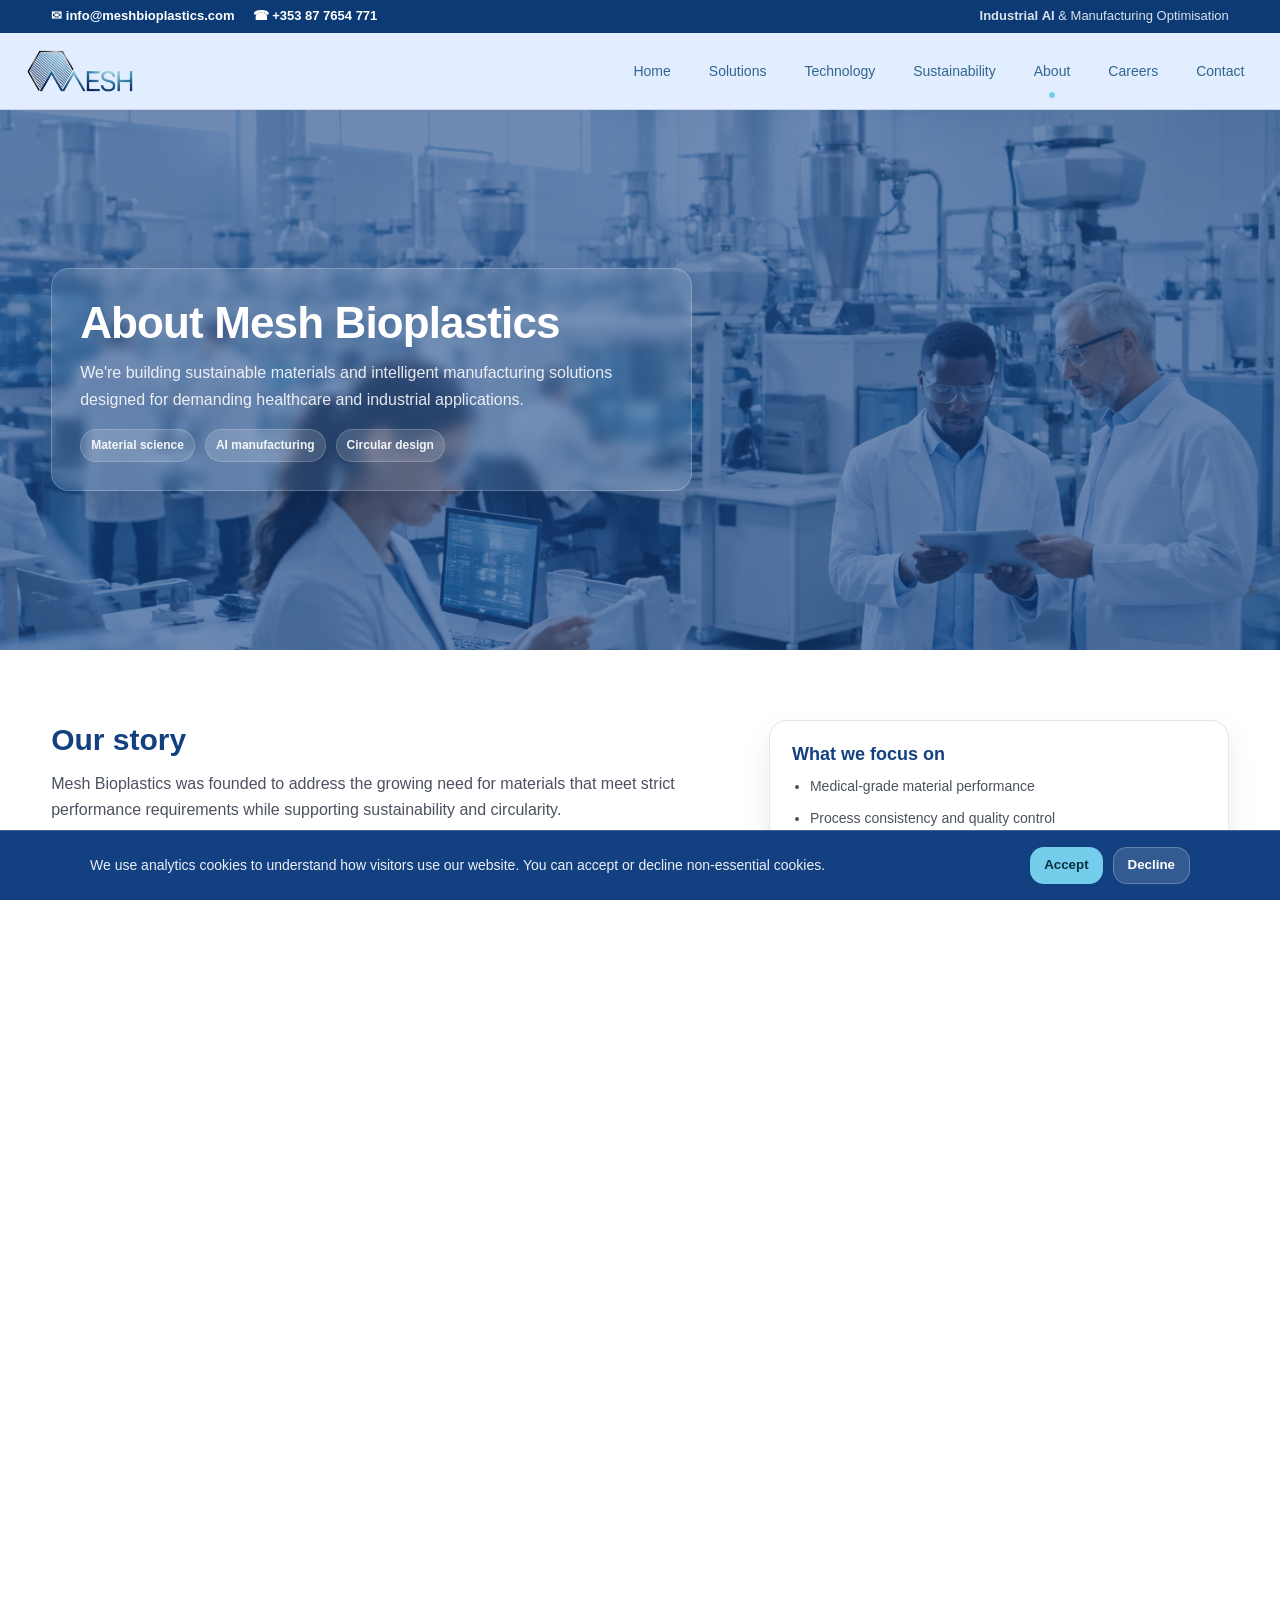
==== commit 20926315: "fixed nav bar issue" ====
--- a/about.html
+++ b/about.html
@@ -10,6 +10,11 @@
   <link rel="stylesheet" href="css/variables.css">
   <link rel="stylesheet" href="css/layout.css">
   <link rel="stylesheet" href="css/styles.css">
+
+  <link rel="apple-touch-icon" sizes="180x180" href="assets/images/apple-touch-icon.png">
+  <link rel="icon" type="image/png" sizes="32x32" href="assets/images/favicon-32x32.png">
+  <link rel="icon" type="image/png" sizes="16x16" href="assets/images/favicon-16x16.png">
+  <link rel="manifest" href="assets/images/site.webmanifest">
 </head>
 
 <body>
@@ -20,7 +25,7 @@
         <a href="mailto:info@meshbioplastics.com" class="utility-link">
           ✉ info@meshbioplastics.com
         </a>
-        <a href="tel:+353XXXXXXXXX" class="utility-link">
+        <a href="tel:+353877654771" class="utility-link">
           ☎ +353 87 7654 771
         </a>
       </div>
@@ -61,6 +66,7 @@
           <li><a href="technology.html">Technology</a></li>
           <li><a href="sustainability.html">Sustainability</a></li>
           <li><a href="about.html">About</a></li>
+          <li><a href="careers.html">Careers</a></li>
           <li><a href="contact.html">Contact</a></li>
         </ul>
       </nav>
@@ -215,7 +221,9 @@
 
           <!-- Shane -->
           <article class="team-card fade-in">
-            <img src="assets/images/Team1.png" alt="Shane Hannan" class="team-photo">
+            <div class="team-photo">
+            <img src="assets/images/Team1.png" alt="Shane Hannan">
+            </div>
             <div class="team-body">
               <h3>Shane Hannan</h3>
 
@@ -245,7 +253,9 @@
 
           <!-- Tony -->
           <article class="team-card fade-in fade-delay-1">
-            <img src="assets/images/Team2.png" alt="Tony Hannan" class="team-photo">
+            <div class="team-photo">
+            <img src="assets/images/Team2.png" alt="Tony Hannan">
+            </div>
             <div class="team-body">
               <h3>Tony Hannan</h3>
 
@@ -265,7 +275,9 @@
 
           <!-- Annie -->
           <article class="team-card fade-in fade-delay-2">
-            <img src="assets/images/Team3.png" alt="Dr. Annie Ibrahim" class="team-photo">
+            <div class="team-photo">
+            <img src="assets/images/Team3.png" alt="Dr. Annie Ibrahim">
+            </div>
             <div class="team-body">
               <h3>Dr. Annie Ibrahim</h3>
 
@@ -295,12 +307,14 @@
 
           <!-- Reinier -->
           <article class="team-card fade-in fade-delay-3">
-            <img src="assets/images/Team4.png" alt="Reinier Kobus" class="team-photo">
+            <div class="team-photo">
+            <img src="assets/images/Team4.png" alt="Reinier Kobus">
+            </div>
             <div class="team-body">
               <h3>Reinier Kobus</h3>
 
               <div class="team-meta">
-                <p class="team-role">Fractional CFO</p>
+                <p class="team-role">Co-founder &amp; CFO</p>
                 <a href="https://www.linkedin.com/in/reinier-kobus-5434252"
                    target="_blank"
                    rel="noopener"
--- a/css/layout.css
+++ b/css/layout.css
@@ -40,9 +40,28 @@
   line-height: 1.2;
 }
 
+.hero h1 {
+  word-break: normal;
+  overflow-wrap: normal;
+}
+
+
+@media (max-width: 600px) {
+  .hero h1 {
+    font-size: 1.9rem;
+    line-height: 1.15;
+  }
+}
+
 h2 {
   font-size: clamp(1.6rem, 3vw, 2.2rem);
   line-height: 1.3;
+}
+
+@media (max-width: 900px) {
+  h2 {
+    text-align: center;
+  }
 }
 
 h3 {
@@ -175,10 +194,10 @@
   margin-top: 80px;
 }
 
-.footer-inner {
+.footer-inner{
   display: grid;
-  grid-template-columns: 1.2fr 1fr 1.2fr;
-  gap: 48px;
+  grid-template-columns: 260px 1fr 360px;
+  gap: 60px;
   padding: 48px 0;
   align-items: start;
 }
--- a/css/styles.css
+++ b/css/styles.css
@@ -205,7 +205,11 @@
 }
 
 .why{
-  /* background: var(--bg-light); */
+  background: linear-gradient(
+    to bottom,
+    #ffffff,
+    #f4f8ff
+  );
   padding: 56px 0;
 }
 
@@ -237,7 +241,8 @@
 }
 
 .why-card {
-  background: #e6e6e6;
+  background: rgba(226, 238, 255, 0.6);
+  border: 1px solid rgba(18,64,128,0.08);
   border-radius: 16px;
   padding: 28px;
   box-shadow: 0 10px 30px rgba(0,0,0,0.06);
@@ -316,7 +321,8 @@
 }
 
 .solution-card{
-  background: #e6e6e6;
+  background: rgba(226, 238, 255, 0.6);
+  border: 1px solid rgba(18,64,128,0.08);
   border-radius: 16px;
   padding: 18px;
   box-shadow: 0 10px 30px rgba(0,0,0,0.06);
@@ -449,6 +455,12 @@
   opacity: 0.85;
 }
 
+.footer-partners .partners-card,
+.footer-partners .partners-carousel,
+.footer-partners img{
+  margin-inline: auto;
+}
+
 .partners-carousel {
   position: relative;
   width: 340px;
@@ -531,6 +543,11 @@
 .sdg-section{
   padding: 80px 0;
   text-align: center;
+  background: linear-gradient(
+    to bottom,
+    #ffffff,
+    #f3f8ff
+  );
 }
 
 .sdg-header{
@@ -1584,7 +1601,8 @@
 }
 
 .tech-how-card{
-  background: #e6e6e6;
+  background: rgba(226, 238, 255, 0.6);
+  border: 1px solid rgba(18,64,128,0.08);
   border-radius: 18px;
   padding: 24px;
   box-shadow: 0 12px 30px rgba(15,23,42,.08);
@@ -2220,14 +2238,6 @@
 .team-card:hover{
   transform: translateY(-6px);
   box-shadow: 0 18px 40px rgba(0,0,0,0.08);
-}
-
-.team-photo{
-  width: 100%;
-  height: 320px;
-  object-fit: cover;
-  object-position: top center;
-  display: block;
 }
 
 .team-body{
@@ -2298,6 +2308,30 @@
   fill: currentColor;
 }
 
+.team-card img,
+.team-member img,
+.our-team img {
+  width: 100%;
+  height: 100%;
+  object-fit: cover;
+  object-position: center 20%;
+  display: block;
+}
+
+@media (max-width: 600px) {
+  .team-card img,
+  .team-member img,
+  .our-team img {
+    object-position: center 10%;
+  }
+}
+
+@media (min-width: 700px) and (max-width: 1024px){
+  .team-card img{
+    height: 400px;
+  }
+}
+
 .footer-right{
     flex-direction:column;
     align-items:flex-start;
@@ -2960,8 +2994,8 @@
 }
 
 .compare{
-  padding: 70px 0;
-  background: #ffffff;
+  padding: 80px 0;
+  background: #f7fbff;
 }
 
 .compare-head{
@@ -3124,4 +3158,214 @@
 
 @media (max-width: 900px){
   .testimonials-grid{ grid-template-columns: 1fr; }
+}
+
+.thanks-body {
+  margin: 0;
+  min-height: 100vh;
+  display: grid;
+  place-items: center;
+  background: #f7f9fc;
+}
+
+.thanks-wrapper {
+  width: 100%;
+  padding: 20px;
+  display: flex;
+  justify-content: center;
+}
+
+.thanks-card {
+  background: #ffffff;
+  padding: 60px 50px;
+  border-radius: 20px;
+  box-shadow: 0 25px 60px rgba(15, 23, 42, 0.08);
+  text-align: center;
+  max-width: 650px;
+}
+
+.team-photo{
+  width: 100%;
+  height: 320px;
+  overflow: hidden;
+}
+
+.team-photo img{
+  width: 100%;
+  height: 100%;
+  display: block;
+  object-fit: cover;
+  object-position: center 20%;
+}
+
+@media (max-width: 680px){
+  .team-photo{
+    height: 320px;
+  }
+  .team-photo img{
+    object-position: center 20%;
+  }
+}
+
+.hidden { display: none; }
+
+.careers-hero{
+  background: linear-gradient(
+    135deg,
+    #123f80 0%,
+    #1d4c97 100%
+  );
+  padding: 110px 0;
+  text-align: center;
+  position: relative;
+  overflow: hidden;
+}
+
+.careers-hero::before{
+  content: "";
+  position: absolute;
+  inset: 0;
+  background:
+    radial-gradient(circle at top right,
+    rgba(103,232,249,.16),
+    transparent 35%);
+  pointer-events: none;
+}
+
+.careers-hero .container{
+  position: relative;
+  z-index: 2;
+}
+
+.careers-hero h1{
+  margin: 0 0 18px;
+  font-size: clamp(42px, 5vw, 64px);
+  line-height: 1.05;
+  color: var(--white);
+  letter-spacing: -0.03em;
+}
+
+.careers-hero p{
+  max-width: 760px;
+  margin: 0 auto;
+  font-size: 18px;
+  line-height: 1.7;
+  color: rgba(255,255,255,.88);
+}
+.careers-section {
+  padding: 80px 0 90px;
+  background: var(--bg-light);
+}
+
+.careers-intro {
+  text-align: center;
+  max-width: 760px;
+  margin: 0 auto 26px;
+}
+
+.careers-intro h2 {
+  margin: 0 0 12px;
+  color: var(--navy);
+  font-size: 34px;
+}
+
+.careers-intro p {
+  margin: 0;
+  color: rgba(15,23,42,.75);
+  line-height: 1.65;
+}
+
+.career-tags {
+  max-width: 900px;
+  margin: 0 auto 36px;
+  display: flex;
+  flex-wrap: wrap;
+  justify-content: center;
+  gap: 10px;
+}
+
+.career-tags span {
+  padding: 9px 13px;
+  border-radius: 999px;
+  background: rgba(255,255,255,.75);
+  border: 1px solid rgba(18,64,128,.12);
+  color: var(--ink);
+  font-weight: 700;
+  font-size: 13px;
+}
+
+.careers-form-centered {
+  max-width: 760px;
+  margin: 0 auto;
+}
+
+.careers-form .form-row {
+  display: grid;
+  grid-template-columns: 1fr 1fr;
+  gap: 18px;
+}
+
+@media (max-width: 750px) {
+  .careers-form .form-row {
+    grid-template-columns: 1fr;
+  }
+}
+
+.careers-form {
+  background: var(--white);
+  border-radius: 18px;
+  padding: 30px;
+  box-shadow: 0 14px 35px rgba(15,23,42,.1);
+  display: grid;
+  gap: 18px;
+}
+
+.careers-form label {
+  display: grid;
+  gap: 8px;
+  font-weight: 700;
+  color: var(--navy);
+}
+
+.careers-form input,
+.careers-form select,
+.careers-form textarea {
+  width: 100%;
+  padding: 12px 14px;
+  border: 1px solid rgba(15,23,42,.16);
+  border-radius: 12px;
+  font: inherit;
+}
+
+.careers-form textarea {
+  resize: vertical;
+}
+
+.consent {
+  display: flex !important;
+  grid-template-columns: auto 1fr;
+  gap: 10px !important;
+  align-items: flex-start;
+  font-weight: 500 !important;
+  color: rgba(15,23,42,.75) !important;
+  font-size: 14px;
+}
+
+.consent input {
+  width: auto;
+  margin-top: 4px;
+}
+
+.careers-form button {
+  border: none;
+  border-radius: 12px;
+  padding: 13px 18px;
+  background: var(--navy);
+  color: var(--white);
+  font-weight: 800;
+  cursor: pointer;
+}
+
+.careers-form button:hover {
+  background: var(--ink);
 }
